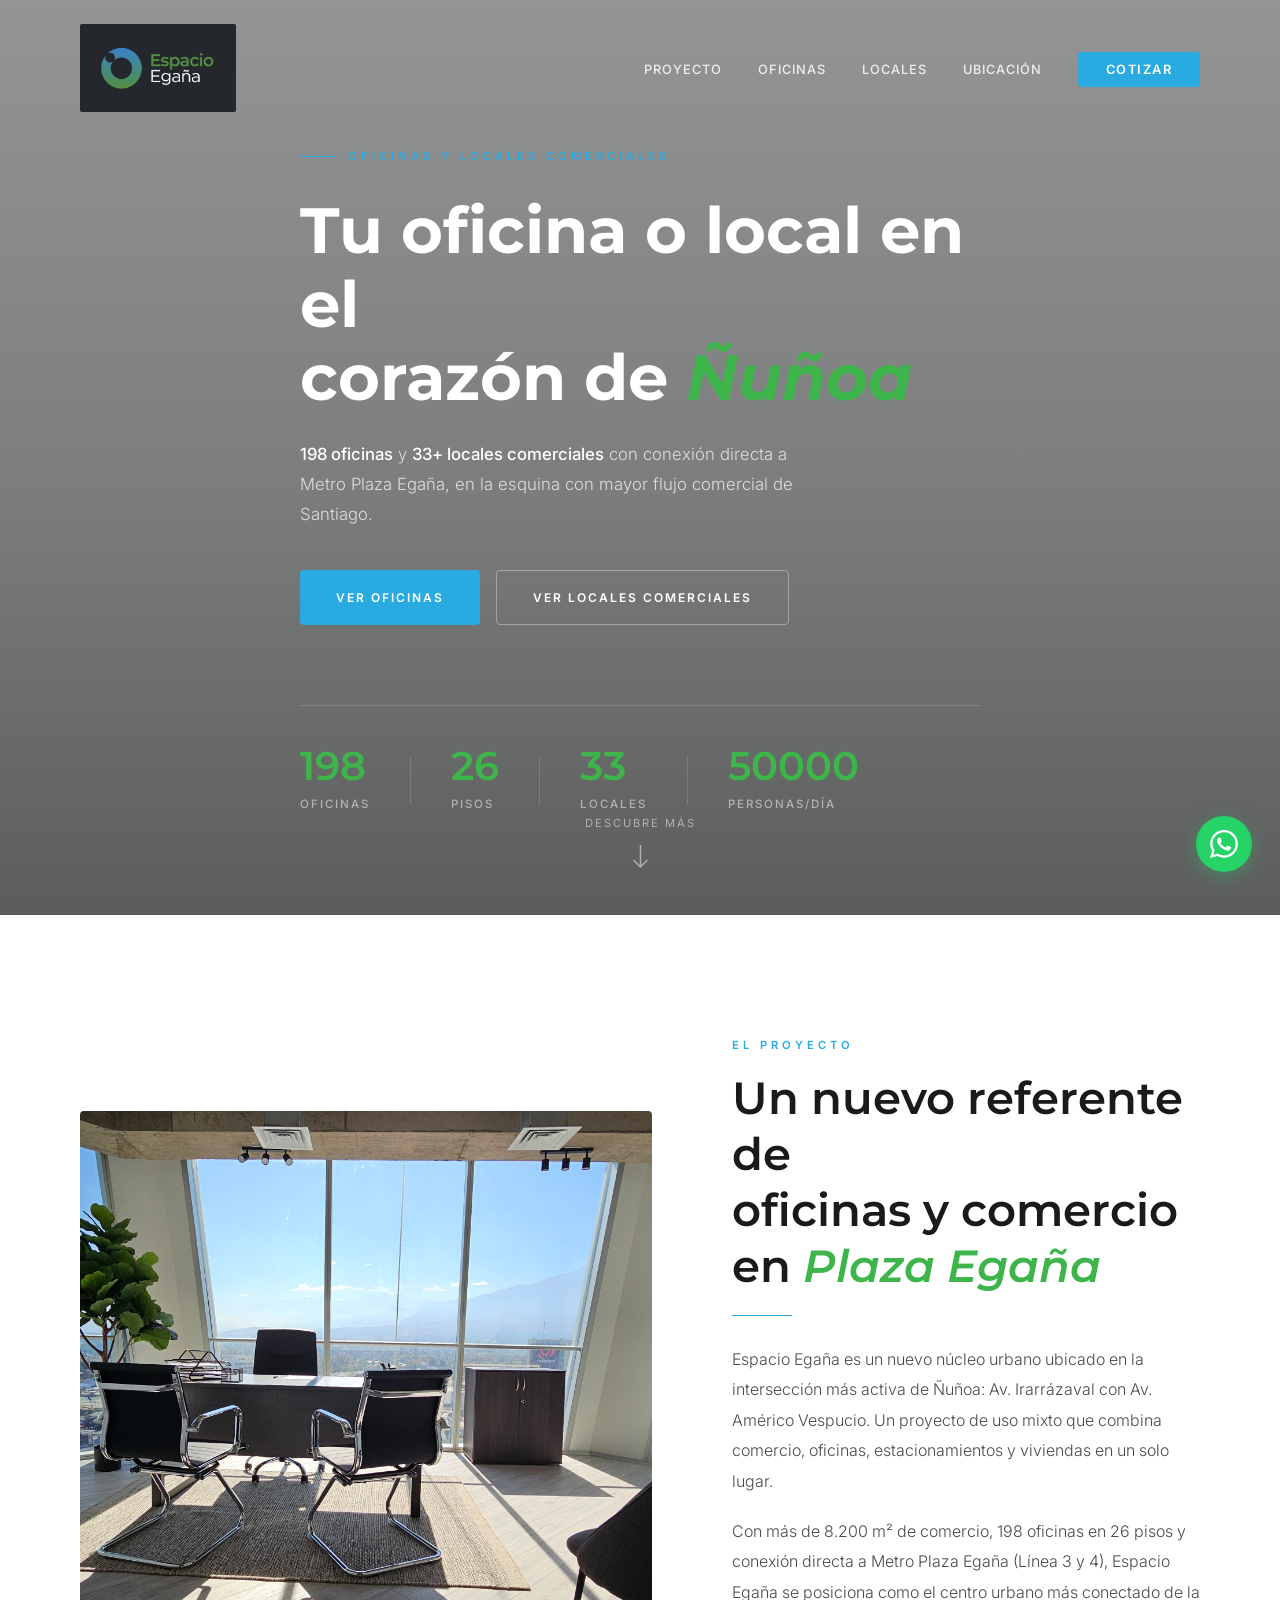
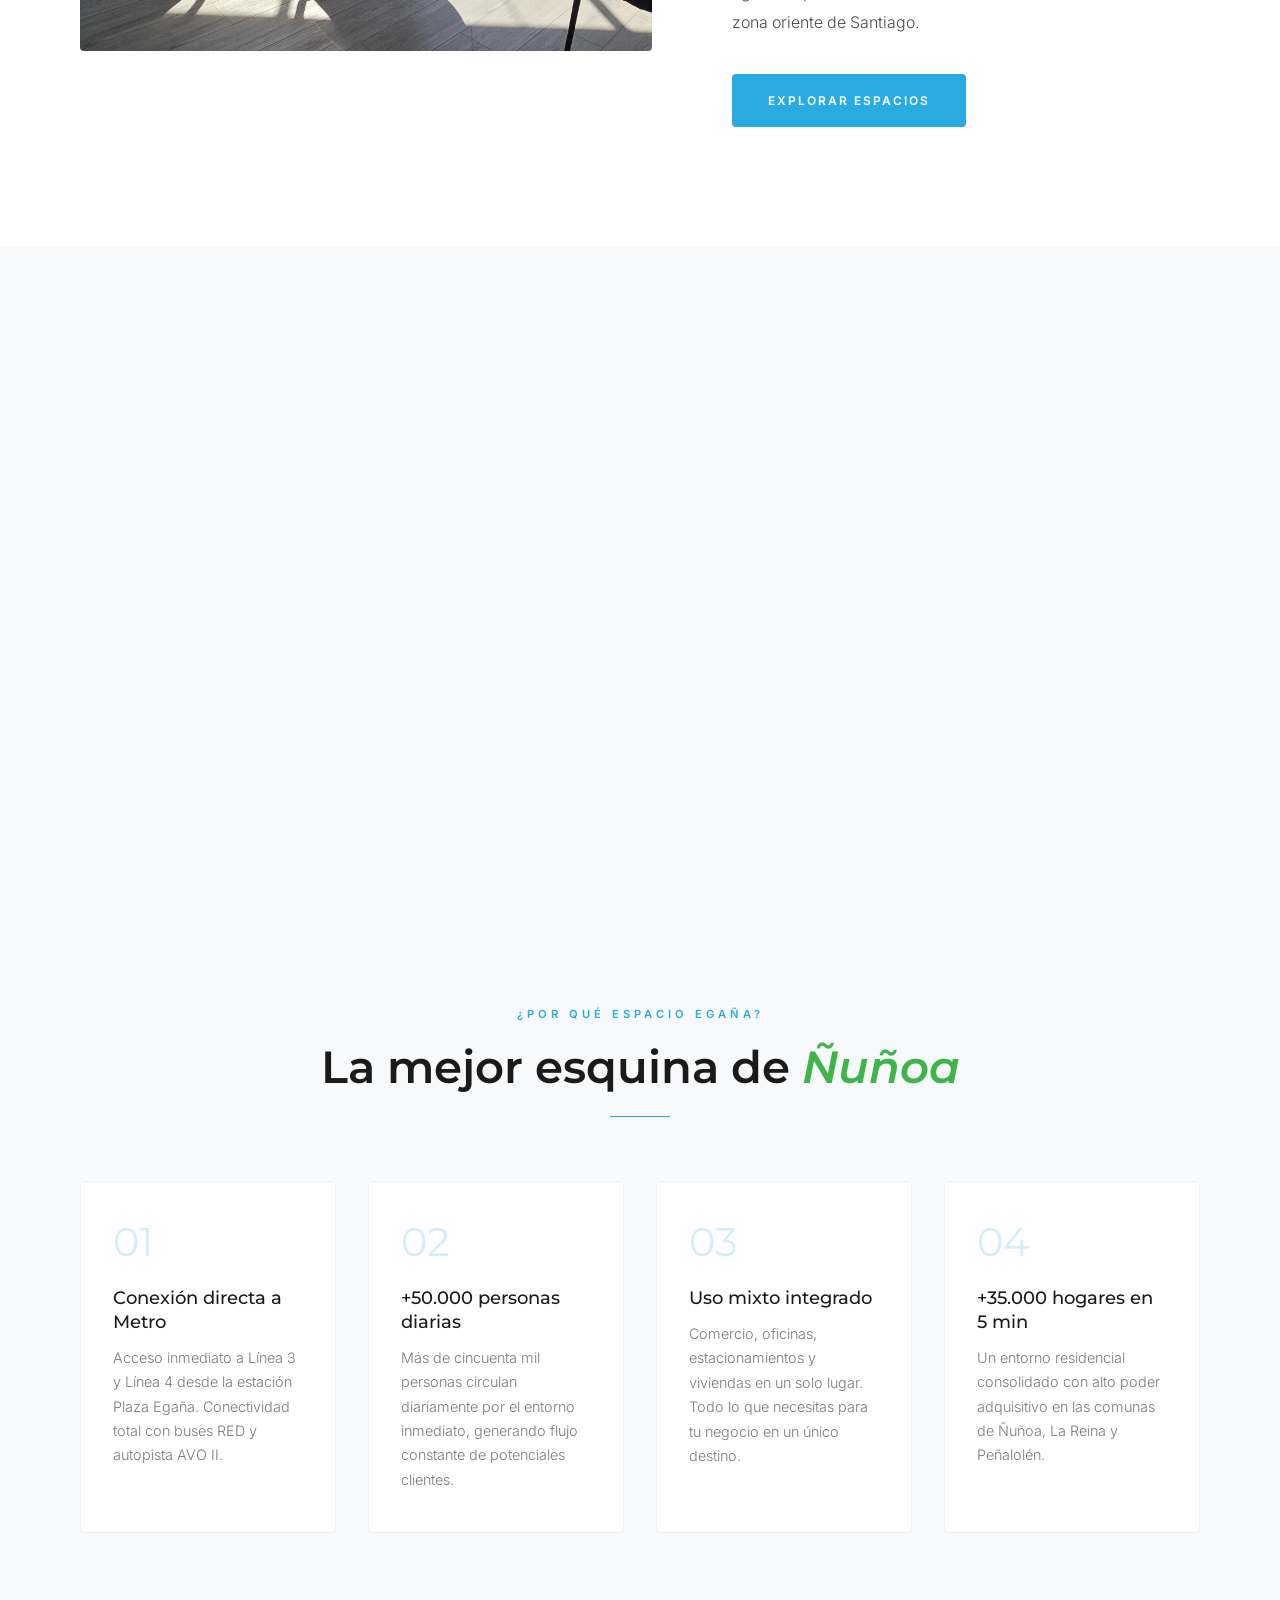
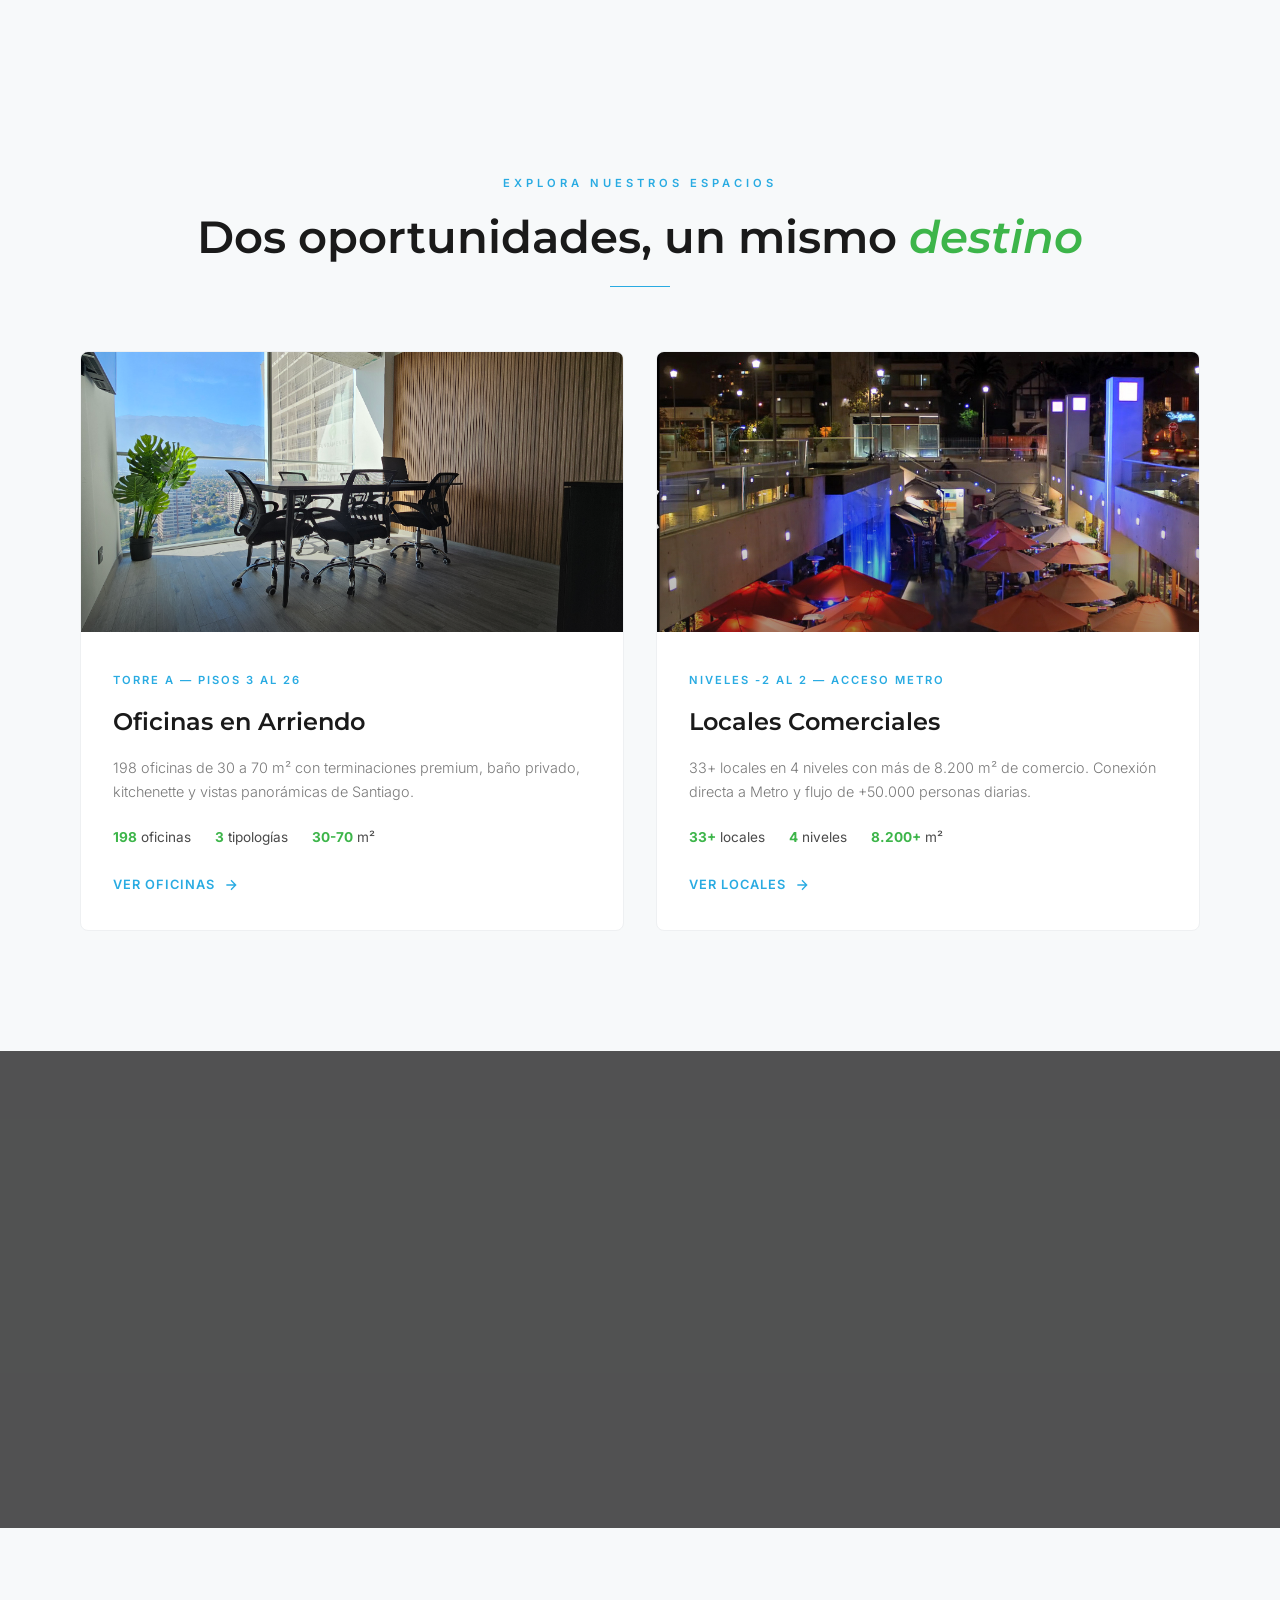
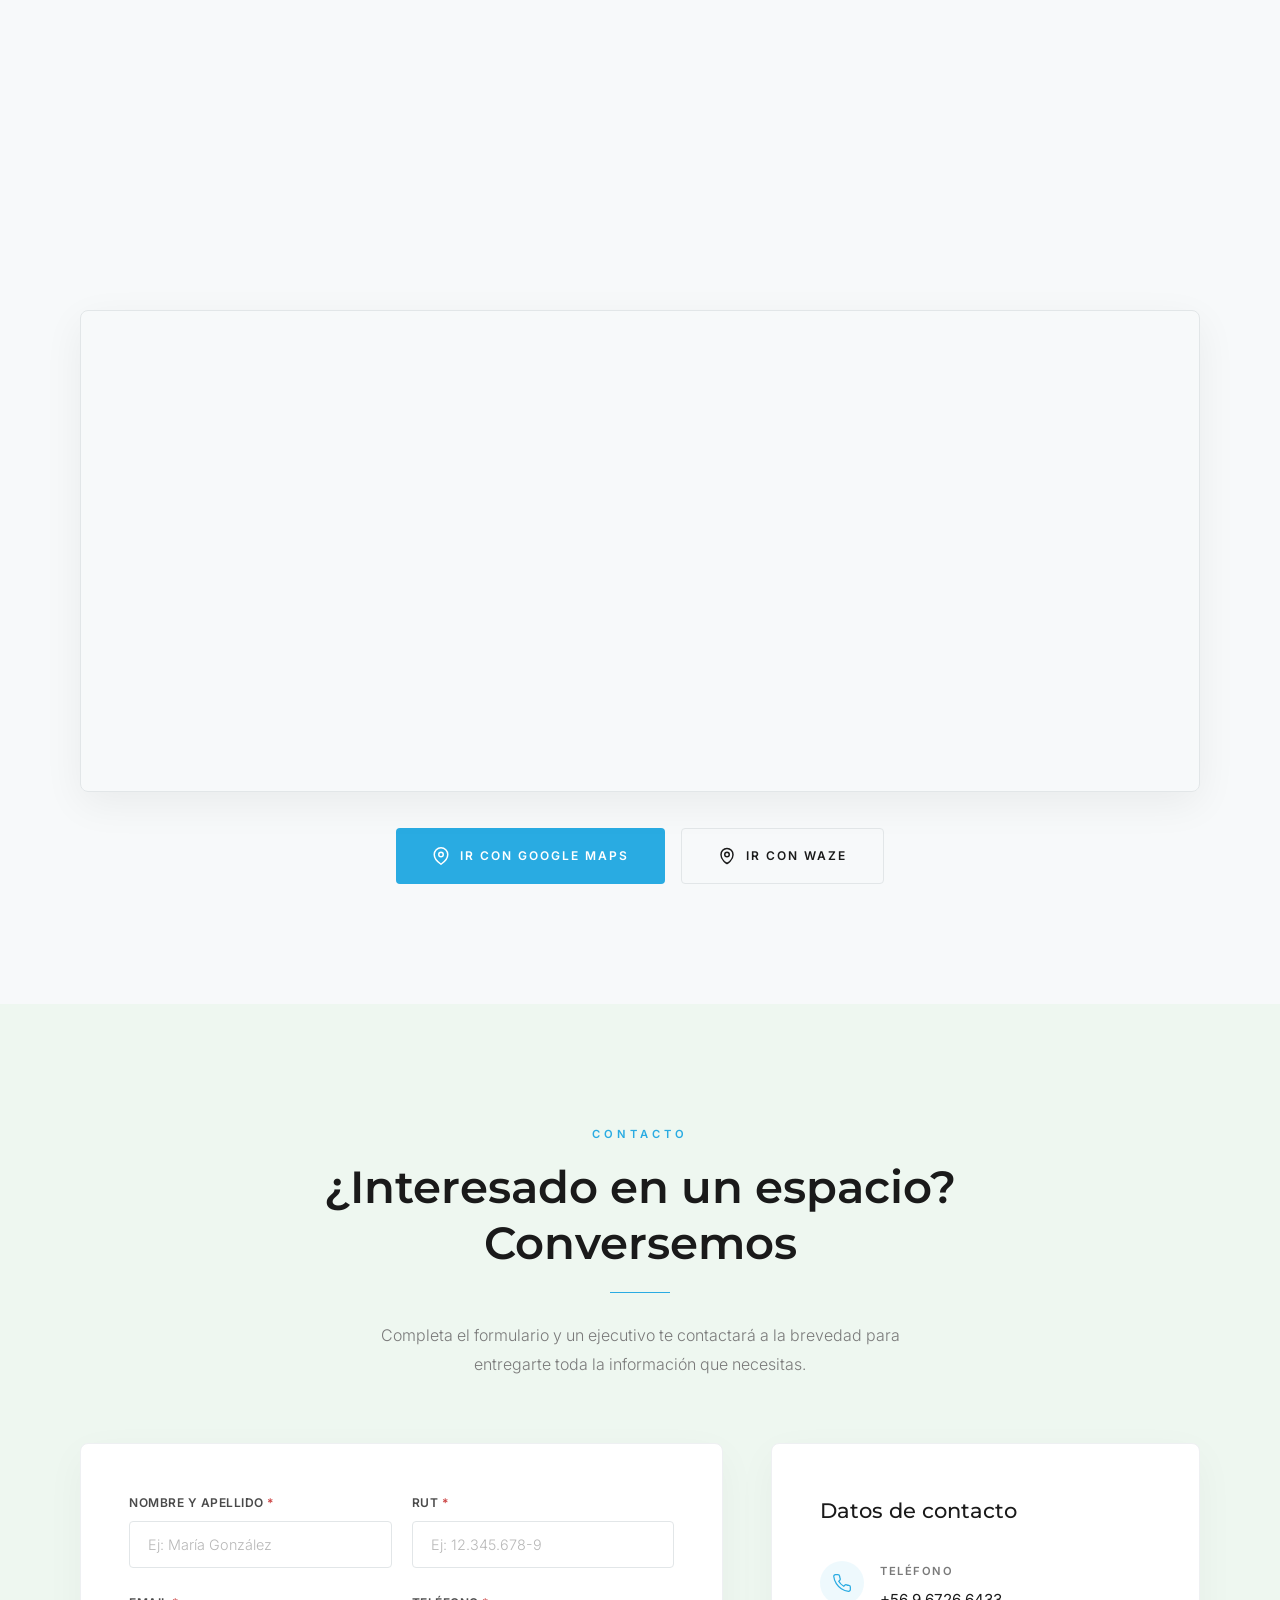
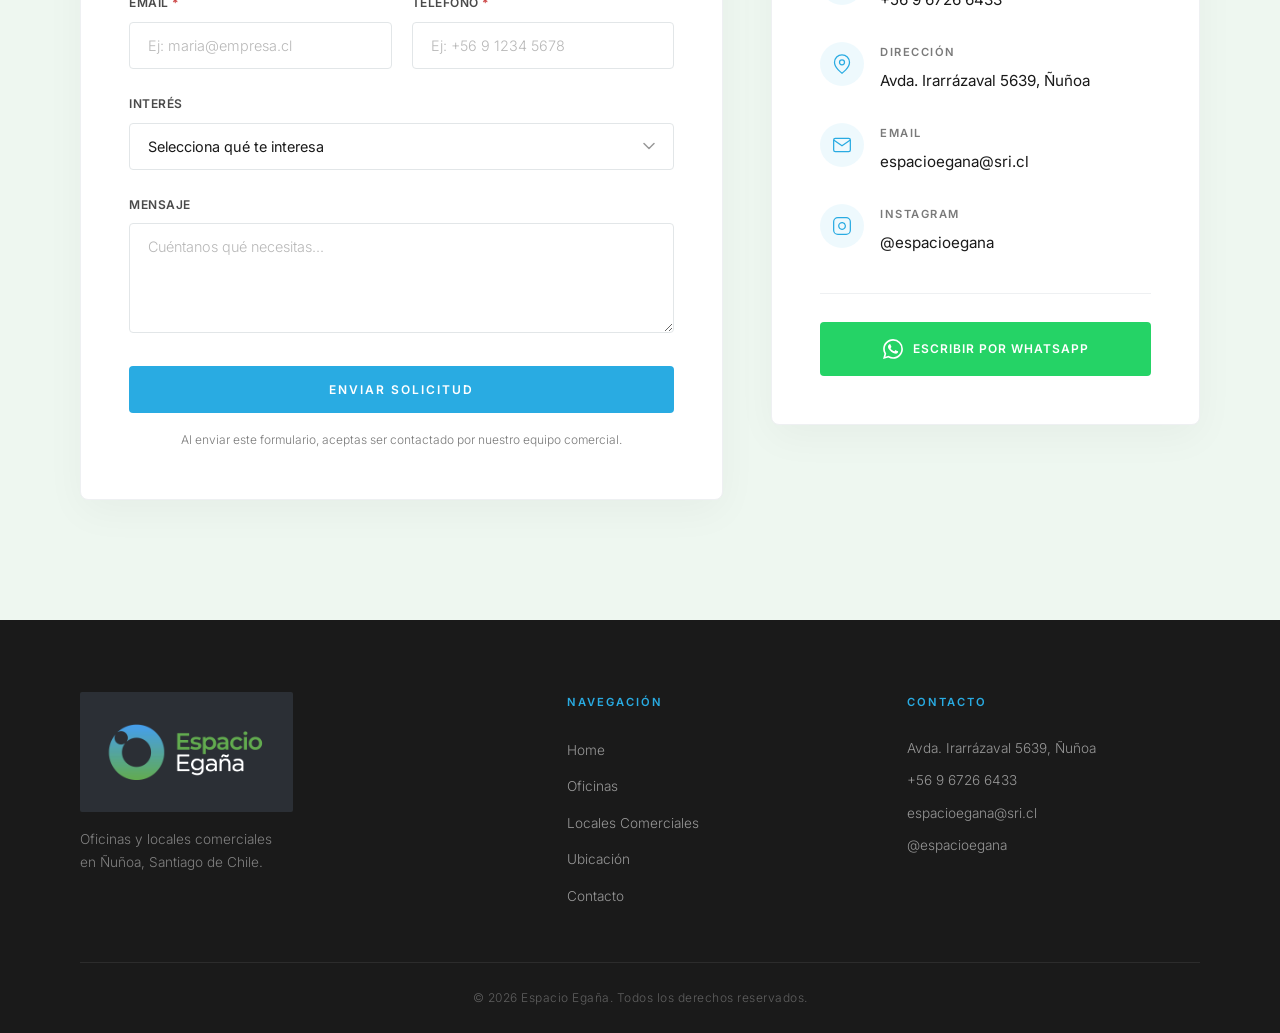
==== landing/index.html @ 74ea8361 "Add files via upload" ====
<!DOCTYPE html>
<html lang="es">
<head>
  <meta charset="UTF-8">
  <meta name="viewport" content="width=device-width, initial-scale=1.0">
  <title>Espacio Egaña — Oficinas y Locales Comerciales en Ñuñoa</title>
  <meta name="description" content="Espacio Egaña: edificio de uso mixto con 198 oficinas y 33+ locales comerciales con conexión directa a Metro Plaza Egaña. Ubicación estratégica en Ñuñoa.">
  <meta name="keywords" content="oficinas arriendo Ñuñoa, locales comerciales Ñuñoa, Espacio Egaña, Metro Plaza Egaña, arriendo oficinas Santiago">
  <meta name="author" content="Espacio Egaña">
  <meta property="og:title" content="Espacio Egaña — Oficinas y Locales Comerciales en Ñuñoa">
  <meta property="og:description" content="198 oficinas y 33+ locales comerciales con conexión directa a Metro Línea 3 y 4. Av. Irarrázaval con Américo Vespucio.">
  <meta property="og:type" content="website">

  <!-- Fonts: Montserrat (fallback Gotham) + Inter -->
  <link rel="preconnect" href="https://fonts.googleapis.com">
  <link rel="preconnect" href="https://fonts.gstatic.com" crossorigin>
  <link href="https://fonts.googleapis.com/css2?family=Montserrat:ital,wght@0,300;0,400;0,500;0,600;0,700;0,800;1,400;1,500&family=Inter:wght@300;400;500;600;700&display=swap" rel="stylesheet">

  <link rel="stylesheet" href="styles.css">
</head>
<body>

  <!-- ============================================ -->
  <!-- NAVBAR -->
  <!-- ============================================ -->
  <nav class="navbar" id="navbar">
    <div class="container navbar__inner">
      <a href="index.html" class="navbar__logo">
        <img src="assets/img/logo-oscuro.jpg" alt="Espacio Egaña" class="navbar__logo-img">
      </a>
      <button class="navbar__toggle" id="navToggle" aria-label="Abrir menú">
        <span></span><span></span><span></span>
      </button>
      <ul class="navbar__menu" id="navMenu">
        <li><a href="#proyecto">Proyecto</a></li>
        <li><a href="oficinas.html">Oficinas</a></li>
        <li><a href="locales.html">Locales</a></li>
        <li><a href="#ubicacion">Ubicación</a></li>
        <li><a href="#contacto" class="navbar__cta">Cotizar</a></li>
      </ul>
    </div>
  </nav>

  <!-- ============================================ -->
  <!-- 1. HERO PRINCIPAL -->
  <!-- ============================================ -->
  <section class="hero" id="hero">
    <div class="hero__overlay"></div>
    <div class="container hero__content">
      <div class="hero__text" data-animate="fade-up">
        <span class="hero__badge">Oficinas y Locales Comerciales</span>
        <h1 class="hero__title">Tu oficina o local en el<br>corazón de <em>Ñuñoa</em></h1>
        <p class="hero__subtitle"><strong>198 oficinas</strong> y <strong>33+ locales comerciales</strong> con conexión directa a Metro Plaza Egaña, en la esquina con mayor flujo comercial de Santiago.</p>
        <div class="hero__actions">
          <a href="oficinas.html" class="btn btn--primary">Ver Oficinas</a>
          <a href="locales.html" class="btn btn--ghost">Ver Locales Comerciales</a>
        </div>
      </div>
      <div class="hero__stats" data-animate="fade-up" data-delay="200">
        <div class="hero__stat">
          <span class="hero__stat-number">198</span>
          <span class="hero__stat-label">Oficinas</span>
        </div>
        <div class="hero__stat-divider"></div>
        <div class="hero__stat">
          <span class="hero__stat-number">26</span>
          <span class="hero__stat-label">Pisos</span>
        </div>
        <div class="hero__stat-divider"></div>
        <div class="hero__stat">
          <span class="hero__stat-number">33</span>
          <span class="hero__stat-label">Locales</span>
        </div>
        <div class="hero__stat-divider"></div>
        <div class="hero__stat">
          <span class="hero__stat-number" data-suffix="+">50000</span>
          <span class="hero__stat-label">Personas/día</span>
        </div>
      </div>
    </div>
    <div class="hero__scroll-indicator">
      <span>Descubre más</span>
      <div class="hero__scroll-arrow">
        <svg width="16" height="24" viewBox="0 0 16 24" fill="none"><path d="M8 0v22M1 15l7 7 7-7" stroke="currentColor" stroke-width="1.5"/></svg>
      </div>
    </div>
  </section>

  <!-- ============================================ -->
  <!-- 2. SOBRE EL PROYECTO -->
  <!-- ============================================ -->
  <section class="section proyecto" id="proyecto">
    <div class="container">
      <div class="proyecto__grid">
        <div class="proyecto__image" data-animate="fade-right">
          <div class="image-wrapper">
            <img src="assets/img/Oficina-principal.jpg" alt="Vista interior de oficina amplia en Espacio Egaña" loading="lazy">
          </div>
        </div>
        <div class="proyecto__text" data-animate="fade-left">
          <span class="section__label">El Proyecto</span>
          <h2 class="section__title">Un nuevo referente de<br>oficinas y comercio en <em>Plaza Egaña</em></h2>
          <div class="section__divider"></div>
          <p>Espacio Egaña es un nuevo núcleo urbano ubicado en la intersección más activa de Ñuñoa: Av. Irarrázaval con Av. Américo Vespucio. Un proyecto de uso mixto que combina comercio, oficinas, estacionamientos y viviendas en un solo lugar.</p>
          <p>Con más de 8.200 m² de comercio, 198 oficinas en 26 pisos y conexión directa a Metro Plaza Egaña (Línea 3 y 4), Espacio Egaña se posiciona como el centro urbano más conectado de la zona oriente de Santiago.</p>
          <a href="#espacios" class="btn btn--primary">Explorar espacios</a>
        </div>
      </div>
    </div>
  </section>

  <!-- ============================================ -->
  <!-- 3. CIFRAS CLAVE -->
  <!-- ============================================ -->
  <section class="section cifras" id="cifras">
    <div class="container">
      <div class="section__header" data-animate="fade-up">
        <span class="section__label section__label--center">Espacio Egaña en números</span>
        <h2 class="section__title section__title--center">Conectividad, flujo y visibilidad<br>en un solo lugar</h2>
        <div class="section__divider section__divider--center"></div>
      </div>
      <div class="cifras__grid" data-animate="fade-up" data-delay="100">
        <div class="cifra-card">
          <span class="cifra-card__number">198</span>
          <span class="cifra-card__label">Oficinas</span>
          <span class="cifra-card__sub">en 26 pisos</span>
        </div>
        <div class="cifra-card">
          <span class="cifra-card__number">33+</span>
          <span class="cifra-card__label">Locales Comerciales</span>
          <span class="cifra-card__sub">en 4 niveles</span>
        </div>
        <div class="cifra-card">
          <span class="cifra-card__number">8.200+</span>
          <span class="cifra-card__label">m² de comercio</span>
          <span class="cifra-card__sub">nuevo polo urbano</span>
        </div>
        <div class="cifra-card">
          <span class="cifra-card__number">50K+</span>
          <span class="cifra-card__label">Personas/día</span>
          <span class="cifra-card__sub">flujo peatonal</span>
        </div>
        <div class="cifra-card">
          <span class="cifra-card__number">549+</span>
          <span class="cifra-card__label">Estacionamientos</span>
          <span class="cifra-card__sub">subterráneos</span>
        </div>
      </div>
    </div>
  </section>

  <!-- ============================================ -->
  <!-- 4. BENEFICIOS / ATRIBUTOS -->
  <!-- ============================================ -->
  <section class="section beneficios" id="beneficios">
    <div class="container">
      <div class="section__header" data-animate="fade-up">
        <span class="section__label section__label--center">¿Por qué Espacio Egaña?</span>
        <h2 class="section__title section__title--center">La mejor esquina de <em>Ñuñoa</em></h2>
        <div class="section__divider section__divider--center"></div>
      </div>
      <div class="beneficios__grid">
        <div class="beneficio-card" data-animate="fade-up" data-delay="0">
          <div class="beneficio-card__number">01</div>
          <h3>Conexión directa a Metro</h3>
          <p>Acceso inmediato a Línea 3 y Línea 4 desde la estación Plaza Egaña. Conectividad total con buses RED y autopista AVO II.</p>
        </div>
        <div class="beneficio-card" data-animate="fade-up" data-delay="100">
          <div class="beneficio-card__number">02</div>
          <h3>+50.000 personas diarias</h3>
          <p>Más de cincuenta mil personas circulan diariamente por el entorno inmediato, generando flujo constante de potenciales clientes.</p>
        </div>
        <div class="beneficio-card" data-animate="fade-up" data-delay="200">
          <div class="beneficio-card__number">03</div>
          <h3>Uso mixto integrado</h3>
          <p>Comercio, oficinas, estacionamientos y viviendas en un solo lugar. Todo lo que necesitas para tu negocio en un único destino.</p>
        </div>
        <div class="beneficio-card" data-animate="fade-up" data-delay="300">
          <div class="beneficio-card__number">04</div>
          <h3>+35.000 hogares en 5 min</h3>
          <p>Un entorno residencial consolidado con alto poder adquisitivo en las comunas de Ñuñoa, La Reina y Peñalolén.</p>
        </div>
      </div>
    </div>
  </section>

  <!-- ============================================ -->
  <!-- 5. EXPLORA NUESTROS ESPACIOS -->
  <!-- ============================================ -->
  <section class="section espacios" id="espacios">
    <div class="container">
      <div class="section__header" data-animate="fade-up">
        <span class="section__label section__label--center">Explora nuestros espacios</span>
        <h2 class="section__title section__title--center">Dos oportunidades, un mismo <em>destino</em></h2>
        <div class="section__divider section__divider--center"></div>
      </div>
      <div class="espacios__grid">
        <!-- Card Oficinas -->
        <a href="oficinas.html" class="espacio-card" data-animate="fade-right">
          <div class="espacio-card__image">
            <img src="assets/img/Oficina-segundaria.jpg" alt="Oficinas en Espacio Egaña" loading="lazy">
            <div class="espacio-card__overlay"></div>
          </div>
          <div class="espacio-card__content">
            <span class="espacio-card__badge">Torre A — Pisos 3 al 26</span>
            <h3 class="espacio-card__title">Oficinas en Arriendo</h3>
            <p class="espacio-card__desc">198 oficinas de 30 a 70 m² con terminaciones premium, baño privado, kitchenette y vistas panorámicas de Santiago.</p>
            <div class="espacio-card__stats">
              <span><strong>198</strong> oficinas</span>
              <span><strong>3</strong> tipologías</span>
              <span><strong>30-70</strong> m²</span>
            </div>
            <span class="espacio-card__cta">Ver oficinas <svg width="16" height="16" viewBox="0 0 24 24" fill="none" stroke="currentColor" stroke-width="2"><path d="M5 12h14M12 5l7 7-7 7"/></svg></span>
          </div>
        </a>
        <!-- Card Locales -->
        <a href="locales.html" class="espacio-card" data-animate="fade-left">
          <div class="espacio-card__image">
            <img src="assets/img/locales-comerciales.jpg" alt="Locales Comerciales en Espacio Egaña" loading="lazy">
            <div class="espacio-card__overlay"></div>
          </div>
          <div class="espacio-card__content">
            <span class="espacio-card__badge">Niveles -2 al 2 — Acceso Metro</span>
            <h3 class="espacio-card__title">Locales Comerciales</h3>
            <p class="espacio-card__desc">33+ locales en 4 niveles con más de 8.200 m² de comercio. Conexión directa a Metro y flujo de +50.000 personas diarias.</p>
            <div class="espacio-card__stats">
              <span><strong>33+</strong> locales</span>
              <span><strong>4</strong> niveles</span>
              <span><strong>8.200+</strong> m²</span>
            </div>
            <span class="espacio-card__cta">Ver locales <svg width="16" height="16" viewBox="0 0 24 24" fill="none" stroke="currentColor" stroke-width="2"><path d="M5 12h14M12 5l7 7-7 7"/></svg></span>
          </div>
        </a>
      </div>
    </div>
  </section>

  <!-- ============================================ -->
  <!-- PARALLAX DIVIDER -->
  <!-- ============================================ -->
  <section class="parallax-divider">
    <div class="parallax-divider__overlay"></div>
    <div class="container parallax-divider__content" data-animate="fade-up">
      <h2>Ubicación estratégica en el<br>epicentro de <em>Ñuñoa</em></h2>
      <p>Donde convergen las principales arterias viales de Santiago con el transporte público más importante de la ciudad.</p>
    </div>
  </section>

  <!-- ============================================ -->
  <!-- 6. UBICACIÓN -->
  <!-- ============================================ -->
  <section class="section ubicacion" id="ubicacion">
    <div class="container">
      <div class="section__header" data-animate="fade-up">
        <span class="section__label section__label--center">Ubicación</span>
        <h2 class="section__title section__title--center">Av. Irarrázaval 5639, Ñuñoa</h2>
        <div class="section__divider section__divider--center"></div>
        <p class="ubicacion__intro">Esquina con Av. Américo Vespucio, a pasos de Metro Plaza Egaña. Conectado directamente al Metro (L3 y L4), buses RED y autopista AVO II.</p>
      </div>

      <div class="ubicacion__map-wrapper" data-animate="fade-up">
        <iframe
          src="https://www.google.com/maps/embed?pb=!1m18!1m12!1m3!1d3329.1!2d-70.5726!3d-33.4536!2m3!1f0!2f0!3f0!3m2!1i1024!2i768!4f13.1!3m3!1m2!1s0x9662cf47c0000001%3A0x1!2sAv.+Irarr%C3%A1zaval+5639%2C+%C3%91u%C3%B1oa!5e0!3m2!1ses!2scl!4v1"
          width="100%"
          height="480"
          style="border:0;"
          allowfullscreen=""
          loading="lazy"
          referrerpolicy="no-referrer-when-downgrade"
          title="Ubicación de Espacio Egaña en el mapa">
        </iframe>
      </div>

      <div class="ubicacion__buttons">
        <a href="https://www.google.com/maps/dir/?api=1&destination=-33.4536,-70.5726" target="_blank" rel="noopener" class="btn btn--primary">
          <svg width="18" height="18" viewBox="0 0 24 24" fill="none" stroke="currentColor" stroke-width="2"><path d="M21 10c0 7-9 13-9 13s-9-6-9-13a9 9 0 0 1 18 0z"/><circle cx="12" cy="10" r="3"/></svg>
          Ir con Google Maps
        </a>
        <a href="https://waze.com/ul?ll=-33.4536,-70.5726&navigate=yes" target="_blank" rel="noopener" class="btn btn--outline">
          <svg width="18" height="18" viewBox="0 0 24 24" fill="none" stroke="currentColor" stroke-width="2"><path d="M12 22s-8-4.5-8-11.8A8 8 0 0 1 12 2a8 8 0 0 1 8 8.2c0 7.3-8 11.8-8 11.8z"/><circle cx="12" cy="10" r="3"/></svg>
          Ir con Waze
        </a>
      </div>
    </div>
  </section>

  <!-- ============================================ -->
  <!-- 7. FORMULARIO DE CONTACTO -->
  <!-- ============================================ -->
  <section class="section contacto" id="contacto">
    <div class="container">
      <div class="section__header" data-animate="fade-up">
        <span class="section__label section__label--center">Contacto</span>
        <h2 class="section__title section__title--center">¿Interesado en un espacio?<br>Conversemos</h2>
        <div class="section__divider section__divider--center"></div>
        <p class="contacto__intro">Completa el formulario y un ejecutivo te contactará a la brevedad para entregarte toda la información que necesitas.</p>
      </div>

      <div class="contacto__grid">
        <!-- Formulario -->
        <div class="contacto__form-wrapper" data-animate="fade-right">
          <form id="contactForm" action="https://formspree.io/f/TU_ENDPOINT_AQUI" method="POST" class="contacto__form" novalidate>
            <div class="form-row">
              <div class="form-group">
                <label for="nombre">Nombre y apellido <span class="required">*</span></label>
                <input type="text" id="nombre" name="nombre" placeholder="Ej: María González" required>
                <span class="form-error">Por favor ingresa tu nombre</span>
              </div>
              <div class="form-group">
                <label for="rut">RUT <span class="required">*</span></label>
                <input type="text" id="rut" name="rut" placeholder="Ej: 12.345.678-9" required>
                <span class="form-error">Por favor ingresa un RUT válido</span>
              </div>
            </div>
            <div class="form-row">
              <div class="form-group">
                <label for="email">Email <span class="required">*</span></label>
                <input type="email" id="email" name="email" placeholder="Ej: maria@empresa.cl" required>
                <span class="form-error">Por favor ingresa un email válido</span>
              </div>
              <div class="form-group">
                <label for="telefono">Teléfono <span class="required">*</span></label>
                <input type="tel" id="telefono" name="telefono" placeholder="Ej: +56 9 1234 5678" required>
                <span class="form-error">Por favor ingresa tu teléfono</span>
              </div>
            </div>
            <div class="form-group">
              <label for="interes">Interés</label>
              <select id="interes" name="interes">
                <option value="">Selecciona qué te interesa</option>
                <option value="Oficinas">Arriendo de oficina</option>
                <option value="Locales">Arriendo de local comercial</option>
                <option value="Estacionamientos">Estacionamientos</option>
                <option value="Otro">Otro</option>
              </select>
            </div>
            <div class="form-group">
              <label for="mensaje">Mensaje</label>
              <textarea id="mensaje" name="mensaje" rows="4" placeholder="Cuéntanos qué necesitas..."></textarea>
            </div>
            <button type="submit" class="btn btn--primary btn--full" id="submitBtn">Enviar solicitud</button>
            <p class="form-disclaimer">Al enviar este formulario, aceptas ser contactado por nuestro equipo comercial.</p>
          </form>

          <div class="contacto__success" id="formSuccess">
            <svg width="56" height="56" viewBox="0 0 24 24" fill="none" stroke="currentColor" stroke-width="1.5"><path d="M22 11.08V12a10 10 0 1 1-5.93-9.14"/><polyline points="22 4 12 14.01 9 11.01"/></svg>
            <h3>Mensaje enviado</h3>
            <p>Gracias por tu interés. Un ejecutivo te contactará pronto.</p>
          </div>
        </div>

        <!-- Datos de contacto -->
        <div class="contacto__info" data-animate="fade-left">
          <h3>Datos de contacto</h3>
          <div class="contacto__info-item">
            <div class="contacto__info-icon">
              <svg width="20" height="20" viewBox="0 0 24 24" fill="none" stroke="currentColor" stroke-width="1.5"><path d="M22 16.92v3a2 2 0 0 1-2.18 2 19.79 19.79 0 0 1-8.63-3.07 19.5 19.5 0 0 1-6-6 19.79 19.79 0 0 1-3.07-8.67A2 2 0 0 1 4.11 2h3a2 2 0 0 1 2 1.72c.127.96.361 1.903.7 2.81a2 2 0 0 1-.45 2.11L8.09 9.91a16 16 0 0 0 6 6l1.27-1.27a2 2 0 0 1 2.11-.45c.907.339 1.85.573 2.81.7A2 2 0 0 1 22 16.92z"/></svg>
            </div>
            <div>
              <strong>Teléfono</strong>
              <a href="tel:+56967266433">+56 9 6726 6433</a>
            </div>
          </div>
          <div class="contacto__info-item">
            <div class="contacto__info-icon">
              <svg width="20" height="20" viewBox="0 0 24 24" fill="none" stroke="currentColor" stroke-width="1.5"><path d="M21 10c0 7-9 13-9 13s-9-6-9-13a9 9 0 0 1 18 0z"/><circle cx="12" cy="10" r="3"/></svg>
            </div>
            <div>
              <strong>Dirección</strong>
              <span>Avda. Irarrázaval 5639, Ñuñoa</span>
            </div>
          </div>
          <div class="contacto__info-item">
            <div class="contacto__info-icon">
              <svg width="20" height="20" viewBox="0 0 24 24" fill="none" stroke="currentColor" stroke-width="1.5"><path d="M4 4h16c1.1 0 2 .9 2 2v12c0 1.1-.9 2-2 2H4c-1.1 0-2-.9-2-2V6c0-1.1.9-2 2-2z"/><polyline points="22,6 12,13 2,6"/></svg>
            </div>
            <div>
              <strong>Email</strong>
              <a href="mailto:espacioegana@sri.cl">espacioegana@sri.cl</a>
            </div>
          </div>
          <div class="contacto__info-item">
            <div class="contacto__info-icon">
              <svg width="20" height="20" viewBox="0 0 24 24" fill="none" stroke="currentColor" stroke-width="1.5"><rect x="2" y="2" width="20" height="20" rx="5" ry="5"/><path d="M16 11.37A4 4 0 1 1 12.63 8 4 4 0 0 1 16 11.37z"/><line x1="17.5" y1="6.5" x2="17.51" y2="6.5"/></svg>
            </div>
            <div>
              <strong>Instagram</strong>
              <a href="https://www.instagram.com/espacioegana" target="_blank" rel="noopener">@espacioegana</a>
            </div>
          </div>
          <div class="contacto__info-whatsapp">
            <a href="https://wa.me/56967266433?text=Hola%2C%20me%20interesa%20información%20sobre%20Espacio%20Egaña" target="_blank" rel="noopener" class="btn btn--whatsapp">
              <svg width="20" height="20" viewBox="0 0 24 24" fill="currentColor"><path d="M17.472 14.382c-.297-.149-1.758-.867-2.03-.967-.273-.099-.471-.148-.67.15-.197.297-.767.966-.94 1.164-.173.199-.347.223-.644.075-.297-.15-1.255-.463-2.39-1.475-.883-.788-1.48-1.761-1.653-2.059-.173-.297-.018-.458.13-.606.134-.133.298-.347.446-.52.149-.174.198-.298.298-.497.099-.198.05-.371-.025-.52-.075-.149-.669-1.612-.916-2.207-.242-.579-.487-.5-.669-.51-.173-.008-.371-.01-.57-.01-.198 0-.52.074-.792.372-.272.297-1.04 1.016-1.04 2.479 0 1.462 1.065 2.875 1.213 3.074.149.198 2.096 3.2 5.077 4.487.709.306 1.262.489 1.694.625.712.227 1.36.195 1.871.118.571-.085 1.758-.719 2.006-1.413.248-.694.248-1.289.173-1.413-.074-.124-.272-.198-.57-.347m-5.421 7.403h-.004a9.87 9.87 0 01-5.031-1.378l-.361-.214-3.741.982.998-3.648-.235-.374a9.86 9.86 0 01-1.51-5.26c.001-5.45 4.436-9.884 9.888-9.884 2.64 0 5.122 1.03 6.988 2.898a9.825 9.825 0 012.893 6.994c-.003 5.45-4.437 9.884-9.885 9.884m8.413-18.297A11.815 11.815 0 0012.05 0C5.495 0 .16 5.335.157 11.892c0 2.096.547 4.142 1.588 5.945L.057 24l6.305-1.654a11.882 11.882 0 005.683 1.448h.005c6.554 0 11.89-5.335 11.893-11.893a11.821 11.821 0 00-3.48-8.413z"/></svg>
              Escribir por WhatsApp
            </a>
          </div>
        </div>
      </div>
    </div>
  </section>

  <!-- ============================================ -->
  <!-- FOOTER -->
  <!-- ============================================ -->
  <footer class="footer">
    <div class="container">
      <div class="footer__inner">
        <div class="footer__brand">
          <img src="assets/img/logo-oscuro.jpg" alt="Espacio Egaña" class="footer__logo-img">
          <p>Oficinas y locales comerciales<br>en Ñuñoa, Santiago de Chile.</p>
        </div>
        <div class="footer__nav">
          <h4>Navegación</h4>
          <a href="index.html">Home</a>
          <a href="oficinas.html">Oficinas</a>
          <a href="locales.html">Locales Comerciales</a>
          <a href="#ubicacion">Ubicación</a>
          <a href="#contacto">Contacto</a>
        </div>
        <div class="footer__contact">
          <h4>Contacto</h4>
          <span>Avda. Irarrázaval 5639, Ñuñoa</span>
          <a href="tel:+56967266433">+56 9 6726 6433</a>
          <a href="mailto:espacioegana@sri.cl">espacioegana@sri.cl</a>
          <a href="https://www.instagram.com/espacioegana" target="_blank" rel="noopener">@espacioegana</a>
        </div>
      </div>
      <div class="footer__bottom">
        <p>&copy; 2026 Espacio Egaña. Todos los derechos reservados.</p>
      </div>
    </div>
  </footer>

  <!-- Botón flotante WhatsApp -->
  <a href="https://wa.me/56967266433?text=Hola%2C%20me%20interesa%20información%20sobre%20Espacio%20Egaña" target="_blank" rel="noopener" class="whatsapp-float" aria-label="Contactar por WhatsApp">
    <svg width="28" height="28" viewBox="0 0 24 24" fill="#fff"><path d="M17.472 14.382c-.297-.149-1.758-.867-2.03-.967-.273-.099-.471-.148-.67.15-.197.297-.767.966-.94 1.164-.173.199-.347.223-.644.075-.297-.15-1.255-.463-2.39-1.475-.883-.788-1.48-1.761-1.653-2.059-.173-.297-.018-.458.13-.606.134-.133.298-.347.446-.52.149-.174.198-.298.298-.497.099-.198.05-.371-.025-.52-.075-.149-.669-1.612-.916-2.207-.242-.579-.487-.5-.669-.51-.173-.008-.371-.01-.57-.01-.198 0-.52.074-.792.372-.272.297-1.04 1.016-1.04 2.479 0 1.462 1.065 2.875 1.213 3.074.149.198 2.096 3.2 5.077 4.487.709.306 1.262.489 1.694.625.712.227 1.36.195 1.871.118.571-.085 1.758-.719 2.006-1.413.248-.694.248-1.289.173-1.413-.074-.124-.272-.198-.57-.347m-5.421 7.403h-.004a9.87 9.87 0 01-5.031-1.378l-.361-.214-3.741.982.998-3.648-.235-.374a9.86 9.86 0 01-1.51-5.26c.001-5.45 4.436-9.884 9.888-9.884 2.64 0 5.122 1.03 6.988 2.898a9.825 9.825 0 012.893 6.994c-.003 5.45-4.437 9.884-9.885 9.884m8.413-18.297A11.815 11.815 0 0012.05 0C5.495 0 .16 5.335.157 11.892c0 2.096.547 4.142 1.588 5.945L.057 24l6.305-1.654a11.882 11.882 0 005.683 1.448h.005c6.554 0 11.89-5.335 11.893-11.893a11.821 11.821 0 00-3.48-8.413z"/></svg>
  </a>

  <script src="script.js"></script>
</body>
</html>
---- landing/styles.css ----
/* ============================================
   ESPACIO EGAÑA — Premium Landing Page
   ============================================
   Paleta: Colores institucionales Espacio Egaña
   Celeste #29ABE2 | Verde #3DB54A | Gris #939597
   Tipografía: Gotham (fallback: Montserrat) + Inter
   ============================================ */

/* --- CSS Variables --- */
:root {
  --color-bg: #f7f9fa;
  --color-bg-alt: #ffffff;
  --color-bg-warm: #eef7f0;
  --color-bg-dark: #1a1a1a;
  --color-accent: #29ABE2;
  --color-accent-hover: #1d8fbf;
  --color-accent-light: rgba(41, 171, 226, 0.08);
  --color-green: #3DB54A;
  --color-green-hover: #2f9a3b;
  --color-green-light: rgba(61, 181, 74, 0.08);
  --color-gray: #939597;
  --color-gray-dark: #6E7072;
  --color-gray-light: #B3B4B5;
  --color-text: #4a4a4a;
  --color-text-light: #7a7a7a;
  --color-text-heading: #1a1a1a;
  --color-border: #e2e6e8;
  --color-border-light: #eef0f2;
  --color-input-bg: #ffffff;
  --color-whatsapp: #25D366;
  --font-heading: 'Gotham', 'Montserrat', -apple-system, sans-serif;
  --font-body: 'Inter', -apple-system, sans-serif;
  --max-width: 1200px;
  --radius: 4px;
  --radius-lg: 8px;
  --transition: 0.4s cubic-bezier(0.25, 0.46, 0.45, 0.94);
  --transition-slow: 0.8s cubic-bezier(0.25, 0.46, 0.45, 0.94);
}

/* --- Reset & Base --- */
*, *::before, *::after {
  margin: 0;
  padding: 0;
  box-sizing: border-box;
}

html {
  scroll-behavior: smooth;
  scroll-padding-top: 90px;
}

body {
  font-family: var(--font-body);
  background-color: var(--color-bg);
  color: var(--color-text);
  line-height: 1.8;
  font-size: 16px;
  -webkit-font-smoothing: antialiased;
  -moz-osx-font-smoothing: grayscale;
}

img {
  max-width: 100%;
  height: auto;
  display: block;
}

a {
  color: var(--color-accent);
  text-decoration: none;
  transition: color var(--transition);
}

a:hover {
  color: var(--color-accent-hover);
}

::selection {
  background: var(--color-accent);
  color: #fff;
}

/* --- Utilities --- */
.container {
  max-width: var(--max-width);
  margin: 0 auto;
  padding: 0 40px;
}

.section {
  padding: 120px 0;
}

.section__header {
  margin-bottom: 64px;
}

.section__label {
  display: block;
  font-family: var(--font-body);
  font-size: 0.7rem;
  font-weight: 600;
  letter-spacing: 4px;
  text-transform: uppercase;
  color: var(--color-accent);
  margin-bottom: 16px;
}

.section__label--center {
  text-align: center;
}

.section__title {
  font-family: var(--font-heading);
  font-size: clamp(1.8rem, 3.5vw, 2.8rem);
  font-weight: 600;
  color: var(--color-text-heading);
  line-height: 1.25;
  margin-bottom: 20px;
}

.section__title em {
  font-style: italic;
  color: var(--color-green);
}

.section__title--center {
  text-align: center;
}

.section__divider {
  width: 60px;
  height: 1px;
  background: var(--color-accent);
  margin-bottom: 28px;
}

.section__divider--center {
  margin-left: auto;
  margin-right: auto;
}

.required {
  color: #c44;
}

/* --- Image wrapper with zoom effect --- */
.image-wrapper {
  overflow: hidden;
  border-radius: var(--radius);
}

.image-wrapper img {
  transition: transform 1.2s cubic-bezier(0.25, 0.46, 0.45, 0.94);
}

.image-wrapper:hover img {
  transform: scale(1.05);
}

/* --- Scroll animations --- */
[data-animate] {
  opacity: 0;
  transform: translateY(40px);
  transition: opacity 0.8s cubic-bezier(0.25, 0.46, 0.45, 0.94),
              transform 0.8s cubic-bezier(0.25, 0.46, 0.45, 0.94);
}

[data-animate="fade-right"] {
  transform: translateX(-40px);
}

[data-animate="fade-left"] {
  transform: translateX(40px);
}

[data-animate].is-visible {
  opacity: 1;
  transform: translate(0, 0);
}

/* ============================================
   NAVBAR
   ============================================ */
.navbar {
  position: fixed;
  top: 0;
  left: 0;
  right: 0;
  z-index: 1000;
  padding: 24px 0;
  transition: all var(--transition);
}

.navbar--scrolled {
  background: rgba(250, 249, 247, 0.97);
  backdrop-filter: blur(20px);
  padding: 14px 0;
  box-shadow: 0 1px 0 var(--color-border);
}

.navbar--scrolled .navbar__menu a {
  color: var(--color-text);
}

.navbar--scrolled .navbar__menu a:hover {
  color: var(--color-accent);
}

.navbar__inner {
  display: flex;
  align-items: center;
  justify-content: space-between;
}

.navbar__logo-img {
  height: 88px;
  width: auto;
  display: block;
  border-radius: 2px;
}

.navbar__menu {
  display: flex;
  align-items: center;
  list-style: none;
  gap: 36px;
}

.navbar__menu a {
  font-size: 0.8rem;
  font-weight: 500;
  color: rgba(255, 255, 255, 0.85);
  letter-spacing: 1px;
  text-transform: uppercase;
  transition: color var(--transition);
}

.navbar__menu a:hover {
  color: #fff;
}

.navbar__cta {
  background: var(--color-accent) !important;
  color: #fff !important;
  padding: 10px 28px !important;
  border-radius: var(--radius) !important;
  font-weight: 600 !important;
  letter-spacing: 1.5px !important;
  transition: background var(--transition), transform var(--transition) !important;
}

.navbar__cta:hover {
  background: var(--color-accent-hover) !important;
  color: #fff !important;
  transform: translateY(-1px);
}

.navbar__toggle {
  display: none;
  flex-direction: column;
  gap: 6px;
  background: none;
  border: none;
  cursor: pointer;
  padding: 4px;
}

.navbar__toggle span {
  width: 24px;
  height: 1.5px;
  background: #fff;
  border-radius: 2px;
  transition: var(--transition);
}

.navbar--scrolled .navbar__toggle span {
  background: var(--color-text-heading);
}

/* ============================================
   HERO
   ============================================ */
.hero {
  position: relative;
  min-height: 100vh;
  display: flex;
  align-items: center;
  background: url('assets/img/hero-principal.png') center center / cover no-repeat;
  overflow: hidden;
}

.hero__overlay {
  position: absolute;
  inset: 0;
  background: linear-gradient(
    180deg,
    rgba(26, 26, 26, 0.45) 0%,
    rgba(26, 26, 26, 0.55) 50%,
    rgba(26, 26, 26, 0.7) 100%
  );
}

.hero__content {
  position: relative;
  z-index: 2;
  padding-top: 140px;
  padding-bottom: 100px;
}

.hero__text {
  max-width: 680px;
}

.hero__badge {
  display: inline-block;
  font-family: var(--font-body);
  font-size: 0.7rem;
  font-weight: 600;
  letter-spacing: 4px;
  text-transform: uppercase;
  color: var(--color-accent);
  margin-bottom: 28px;
  position: relative;
  padding-left: 48px;
}

.hero__badge::before {
  content: '';
  position: absolute;
  left: 0;
  top: 50%;
  width: 36px;
  height: 1px;
  background: var(--color-accent);
}

.hero__title {
  font-family: var(--font-heading);
  font-size: clamp(2.5rem, 5vw, 4rem);
  font-weight: 700;
  color: #fff;
  line-height: 1.15;
  margin-bottom: 24px;
}

.hero__title em {
  font-style: italic;
  color: var(--color-green);
}

.hero__subtitle {
  font-size: 1.05rem;
  font-weight: 300;
  color: rgba(255, 255, 255, 0.75);
  line-height: 1.8;
  margin-bottom: 40px;
  max-width: 520px;
}

.hero__subtitle strong {
  color: #fff;
  font-weight: 500;
}

.hero__actions {
  display: flex;
  gap: 16px;
  flex-wrap: wrap;
  margin-bottom: 80px;
}

.hero__stats {
  display: flex;
  align-items: center;
  gap: 40px;
  padding-top: 40px;
  border-top: 1px solid rgba(255, 255, 255, 0.15);
}

.hero__stat {
  display: flex;
  flex-direction: column;
}

.hero__stat-number {
  font-family: var(--font-heading);
  font-size: 2.5rem;
  font-weight: 600;
  color: var(--color-green);
  line-height: 1;
}

.hero__stat-label {
  font-size: 0.72rem;
  font-weight: 500;
  color: rgba(255, 255, 255, 0.5);
  text-transform: uppercase;
  letter-spacing: 2px;
  margin-top: 8px;
}

.hero__stat-divider {
  width: 1px;
  height: 48px;
  background: rgba(255, 255, 255, 0.15);
}

.hero__scroll-indicator {
  position: absolute;
  bottom: 40px;
  left: 50%;
  transform: translateX(-50%);
  z-index: 2;
  display: flex;
  flex-direction: column;
  align-items: center;
  gap: 12px;
  color: rgba(255, 255, 255, 0.5);
  font-size: 0.7rem;
  letter-spacing: 2px;
  text-transform: uppercase;
}

.hero__scroll-arrow {
  animation: scrollBounce 2s ease-in-out infinite;
}

@keyframes scrollBounce {
  0%, 100% { transform: translateY(0); }
  50% { transform: translateY(8px); }
}

/* ============================================
   BUTTONS
   ============================================ */
.btn {
  display: inline-flex;
  align-items: center;
  gap: 10px;
  padding: 16px 36px;
  font-family: var(--font-body);
  font-size: 0.75rem;
  font-weight: 600;
  letter-spacing: 2px;
  text-transform: uppercase;
  border-radius: var(--radius);
  border: none;
  cursor: pointer;
  transition: all var(--transition);
  text-align: center;
  justify-content: center;
}

.btn--primary {
  background: var(--color-accent);
  color: #fff;
}

.btn--primary:hover {
  background: var(--color-accent-hover);
  color: #fff;
  transform: translateY(-2px);
  box-shadow: 0 8px 24px rgba(41, 171, 226, 0.3);
}

.btn--ghost {
  background: transparent;
  color: #fff;
  border: 1px solid rgba(255, 255, 255, 0.35);
}

.btn--ghost:hover {
  border-color: #fff;
  color: #fff;
  transform: translateY(-2px);
}

.btn--outline {
  background: transparent;
  color: var(--color-text-heading);
  border: 1px solid var(--color-border);
}

.btn--outline:hover {
  border-color: var(--color-accent);
  color: var(--color-accent);
  transform: translateY(-2px);
}

.btn--full {
  width: 100%;
}

.btn--whatsapp {
  background: var(--color-whatsapp);
  color: #fff;
  width: 100%;
  letter-spacing: 1px;
}

.btn--whatsapp:hover {
  background: #1fb855;
  color: #fff;
  transform: translateY(-2px);
  box-shadow: 0 8px 24px rgba(37, 211, 102, 0.25);
}

/* ============================================
   PROYECTO
   ============================================ */
.proyecto {
  background: var(--color-bg-alt);
}

.proyecto__grid {
  display: grid;
  grid-template-columns: 1.1fr 0.9fr;
  gap: 80px;
  align-items: center;
}

.proyecto__image img {
  object-fit: cover;
  width: 100%;
  height: 540px;
}

.proyecto__text p {
  color: var(--color-text);
  margin-bottom: 20px;
  font-weight: 300;
  line-height: 1.9;
}

.proyecto__text .btn {
  margin-top: 16px;
}

/* ============================================
   BENEFICIOS
   ============================================ */
.beneficios {
  background: var(--color-bg);
}

.beneficios__grid {
  display: grid;
  grid-template-columns: repeat(4, 1fr);
  gap: 32px;
}

.beneficio-card {
  background: var(--color-bg-alt);
  border: 1px solid var(--color-border-light);
  border-radius: var(--radius);
  padding: 40px 32px;
  transition: all var(--transition);
  position: relative;
}

.beneficio-card:hover {
  transform: translateY(-6px);
  box-shadow: 0 20px 60px rgba(0, 0, 0, 0.06);
  border-color: var(--color-accent);
}

.beneficio-card__number {
  font-family: var(--font-heading);
  font-size: 2.5rem;
  font-weight: 400;
  color: rgba(41, 171, 226, 0.2);
  line-height: 1;
  margin-bottom: 24px;
}

.beneficio-card h3 {
  font-family: var(--font-heading);
  font-size: 1.15rem;
  font-weight: 500;
  color: var(--color-text-heading);
  margin-bottom: 12px;
  line-height: 1.3;
}

.beneficio-card p {
  font-size: 0.9rem;
  font-weight: 300;
  color: var(--color-text-light);
  line-height: 1.7;
}

/* ============================================
   ESTACIONAMIENTOS
   ============================================ */
.estacionamientos {
  background: var(--color-bg-alt);
}

.estacionamientos__grid {
  display: grid;
  grid-template-columns: 1fr 1.1fr;
  gap: 80px;
  align-items: center;
}

.estacionamientos__text p {
  color: var(--color-text);
  margin-bottom: 24px;
  font-weight: 300;
  line-height: 1.9;
}

.estacionamientos__list {
  list-style: none;
  margin-bottom: 36px;
}

.estacionamientos__list li {
  display: flex;
  align-items: flex-start;
  gap: 16px;
  padding: 12px 0;
  color: var(--color-text);
  font-size: 0.95rem;
  font-weight: 400;
  border-bottom: 1px solid var(--color-border-light);
}

.estacionamientos__list li:last-child {
  border-bottom: none;
}

.check-icon {
  flex-shrink: 0;
  width: 20px;
  height: 20px;
  border-radius: 50%;
  background: var(--color-accent);
  position: relative;
  margin-top: 3px;
}

.check-icon::after {
  content: '';
  position: absolute;
  top: 5px;
  left: 7px;
  width: 5px;
  height: 9px;
  border: solid #fff;
  border-width: 0 1.5px 1.5px 0;
  transform: rotate(45deg);
}

.estacionamientos__image img {
  border-radius: var(--radius);
  object-fit: cover;
  width: 100%;
  height: 480px;
}

/* ============================================
   PARALLAX DIVIDER
   ============================================ */
.parallax-divider {
  position: relative;
  padding: 140px 0;
  background: url('assets/img/hero-principal.png') center center / cover no-repeat fixed;
  text-align: center;
}

.parallax-divider__overlay {
  position: absolute;
  inset: 0;
  background: rgba(26, 26, 26, 0.75);
}

.parallax-divider__content {
  position: relative;
  z-index: 2;
}

.parallax-divider__content h2 {
  font-family: var(--font-heading);
  font-size: clamp(1.8rem, 3.5vw, 2.8rem);
  font-weight: 400;
  color: #fff;
  line-height: 1.3;
  margin-bottom: 20px;
}

.parallax-divider__content h2 em {
  font-style: italic;
  color: var(--color-green);
}

.parallax-divider__content p {
  font-size: 1.05rem;
  font-weight: 300;
  color: rgba(255, 255, 255, 0.65);
  max-width: 560px;
  margin: 0 auto;
}

/* ============================================
   UBICACIÓN
   ============================================ */
.ubicacion {
  background: var(--color-bg);
}

.ubicacion__intro {
  text-align: center;
  color: var(--color-text-light);
  max-width: 640px;
  margin: 0 auto;
  font-size: 1rem;
  font-weight: 300;
  line-height: 1.8;
}

.ubicacion__map-wrapper {
  margin: 48px 0 36px;
  border-radius: var(--radius-lg);
  overflow: hidden;
  border: 1px solid var(--color-border);
  box-shadow: 0 12px 40px rgba(0, 0, 0, 0.06);
}

.ubicacion__map-wrapper iframe {
  display: block;
}

.ubicacion__buttons {
  display: flex;
  gap: 16px;
  justify-content: center;
  flex-wrap: wrap;
}

/* ============================================
   TIPOLOGÍAS
   ============================================ */
.tipologias {
  background: var(--color-bg-alt);
}

.tipologias__grid {
  display: grid;
  grid-template-columns: 1fr 1fr;
  gap: 80px;
  align-items: center;
}

.tipologias__image img {
  border-radius: var(--radius);
  object-fit: cover;
  width: 100%;
  height: 560px;
}

.tipologias__text p {
  color: var(--color-text);
  margin-bottom: 36px;
  font-weight: 300;
  line-height: 1.9;
}

.tipologias__cards {
  display: flex;
  flex-direction: column;
  gap: 16px;
}

.tipologia-card {
  display: flex;
  align-items: center;
  gap: 24px;
  background: var(--color-bg);
  border: 1px solid var(--color-border-light);
  border-radius: var(--radius);
  padding: 28px;
  transition: all var(--transition);
}

.tipologia-card:hover {
  border-color: var(--color-accent);
  box-shadow: 0 8px 24px rgba(0, 0, 0, 0.04);
  transform: translateX(8px);
}

.tipologia-card__size {
  font-family: var(--font-heading);
  font-size: 1.6rem;
  font-weight: 600;
  color: var(--color-accent);
  background: var(--color-accent-light);
  width: 60px;
  height: 60px;
  display: flex;
  align-items: center;
  justify-content: center;
  border-radius: var(--radius);
  flex-shrink: 0;
}

.tipologia-card strong {
  font-family: var(--font-heading);
  color: var(--color-text-heading);
  font-size: 1.05rem;
  font-weight: 500;
  display: block;
  margin-bottom: 4px;
}

.tipologia-card p {
  font-size: 0.85rem;
  color: var(--color-text-light);
  margin: 0;
  font-weight: 300;
}

/* ============================================
   CONTACTO
   ============================================ */
.contacto {
  background: var(--color-bg-warm);
}

.contacto__intro {
  text-align: center;
  color: var(--color-text-light);
  max-width: 560px;
  margin: 0 auto;
  font-weight: 300;
}

.contacto__grid {
  display: grid;
  grid-template-columns: 1.2fr 0.8fr;
  gap: 48px;
  align-items: start;
}

.contacto__form-wrapper {
  background: var(--color-bg-alt);
  border: 1px solid var(--color-border-light);
  border-radius: var(--radius-lg);
  padding: 48px;
  box-shadow: 0 12px 40px rgba(0, 0, 0, 0.04);
}

.form-row {
  display: grid;
  grid-template-columns: 1fr 1fr;
  gap: 20px;
}

.form-group {
  margin-bottom: 24px;
}

.form-group label {
  display: block;
  font-size: 0.75rem;
  font-weight: 600;
  color: var(--color-text);
  margin-bottom: 8px;
  letter-spacing: 0.5px;
  text-transform: uppercase;
}

.form-group input,
.form-group select,
.form-group textarea {
  width: 100%;
  padding: 14px 18px;
  background: var(--color-input-bg);
  border: 1px solid var(--color-border);
  border-radius: var(--radius);
  color: var(--color-text-heading);
  font-family: var(--font-body);
  font-size: 0.9rem;
  font-weight: 400;
  transition: border-color var(--transition), box-shadow var(--transition);
  outline: none;
}

.form-group input::placeholder,
.form-group textarea::placeholder {
  color: #b8b8b8;
  font-weight: 300;
}

.form-group input:focus,
.form-group select:focus,
.form-group textarea:focus {
  border-color: var(--color-accent);
  box-shadow: 0 0 0 3px rgba(41, 171, 226, 0.12);
}

.form-group select {
  appearance: none;
  background-image: url("data:image/svg+xml,%3Csvg width='12' height='8' viewBox='0 0 12 8' fill='none' xmlns='http://www.w3.org/2000/svg'%3E%3Cpath d='M1 1.5L6 6.5L11 1.5' stroke='%23999' stroke-width='1.5' stroke-linecap='round' stroke-linejoin='round'/%3E%3C/svg%3E");
  background-repeat: no-repeat;
  background-position: right 18px center;
  padding-right: 44px;
}

.form-group textarea {
  resize: vertical;
  min-height: 110px;
}

.form-error {
  display: none;
  font-size: 0.78rem;
  color: #c44;
  margin-top: 6px;
}

.form-group.error input,
.form-group.error select,
.form-group.error textarea {
  border-color: #c44;
}

.form-group.error .form-error {
  display: block;
}

.form-disclaimer {
  font-size: 0.75rem;
  color: var(--color-text-light);
  text-align: center;
  margin-top: 16px;
  font-weight: 300;
}

/* Success state */
.contacto__success {
  display: none;
  text-align: center;
  padding: 60px 20px;
}

.contacto__success svg {
  stroke: var(--color-accent);
}

.contacto__success h3 {
  font-family: var(--font-heading);
  color: var(--color-text-heading);
  margin: 24px 0 8px;
  font-size: 1.6rem;
  font-weight: 500;
}

.contacto__success p {
  color: var(--color-text-light);
  font-weight: 300;
}

/* Info sidebar */
.contacto__info {
  background: var(--color-bg-alt);
  border: 1px solid var(--color-border-light);
  border-radius: var(--radius-lg);
  padding: 48px;
  box-shadow: 0 12px 40px rgba(0, 0, 0, 0.04);
}

.contacto__info h3 {
  font-family: var(--font-heading);
  color: var(--color-text-heading);
  font-size: 1.3rem;
  font-weight: 500;
  margin-bottom: 32px;
}

.contacto__info-item {
  display: flex;
  align-items: flex-start;
  gap: 16px;
  margin-bottom: 28px;
}

.contacto__info-icon {
  width: 44px;
  height: 44px;
  border-radius: 50%;
  background: var(--color-accent-light);
  display: flex;
  align-items: center;
  justify-content: center;
  flex-shrink: 0;
  color: var(--color-accent);
}

.contacto__info-item strong {
  display: block;
  font-size: 0.7rem;
  color: var(--color-text-light);
  text-transform: uppercase;
  letter-spacing: 1.5px;
  margin-bottom: 4px;
  font-weight: 600;
}

.contacto__info-item a,
.contacto__info-item span {
  color: var(--color-text-heading);
  font-size: 0.95rem;
  font-weight: 400;
}

.contacto__info-whatsapp {
  margin-top: 36px;
  padding-top: 28px;
  border-top: 1px solid var(--color-border-light);
}

/* ============================================
   FOOTER
   ============================================ */
.footer {
  background: var(--color-bg-dark);
  padding: 72px 0 0;
}

.footer__inner {
  display: grid;
  grid-template-columns: 1.2fr 0.8fr 0.8fr;
  gap: 48px;
  padding-bottom: 48px;
}

.footer__logo-img {
  height: 120px;
  width: auto;
  display: block;
  margin-bottom: 16px;
  border-radius: 2px;
  filter: brightness(1.2);
}

.footer__brand p {
  color: rgba(255, 255, 255, 0.45);
  font-size: 0.85rem;
  font-weight: 300;
  line-height: 1.7;
}

.footer__nav h4,
.footer__contact h4 {
  font-family: var(--font-body);
  font-size: 0.7rem;
  font-weight: 600;
  letter-spacing: 2px;
  text-transform: uppercase;
  color: var(--color-accent);
  margin-bottom: 20px;
}

.footer__nav a {
  display: block;
  color: rgba(255, 255, 255, 0.55);
  font-size: 0.85rem;
  font-weight: 300;
  padding: 6px 0;
  transition: color var(--transition);
}

.footer__nav a:hover {
  color: #fff;
}

.footer__contact span,
.footer__contact a {
  display: block;
  color: rgba(255, 255, 255, 0.55);
  font-size: 0.85rem;
  font-weight: 300;
  padding: 4px 0;
  transition: color var(--transition);
}

.footer__contact a:hover {
  color: #fff;
}

.footer__bottom {
  border-top: 1px solid rgba(255, 255, 255, 0.08);
  padding: 24px 0;
  text-align: center;
}

.footer__bottom p {
  color: rgba(255, 255, 255, 0.3);
  font-size: 0.75rem;
  font-weight: 300;
  letter-spacing: 0.5px;
}

/* ============================================
   WHATSAPP FLOAT
   ============================================ */
.whatsapp-float {
  position: fixed;
  bottom: 28px;
  right: 28px;
  z-index: 900;
  background: var(--color-whatsapp);
  width: 56px;
  height: 56px;
  border-radius: 50%;
  display: flex;
  align-items: center;
  justify-content: center;
  box-shadow: 0 4px 20px rgba(37, 211, 102, 0.35);
  transition: all var(--transition);
}

.whatsapp-float:hover {
  transform: scale(1.08) translateY(-2px);
  box-shadow: 0 8px 28px rgba(37, 211, 102, 0.45);
}

/* ============================================
   RESPONSIVE — Tablet
   ============================================ */
@media (max-width: 1024px) {
  .container {
    padding: 0 32px;
  }

  .beneficios__grid {
    grid-template-columns: repeat(2, 1fr);
  }

  .proyecto__grid,
  .estacionamientos__grid,
  .tipologias__grid {
    grid-template-columns: 1fr;
    gap: 48px;
  }

  .contacto__grid {
    grid-template-columns: 1fr;
  }

  .footer__inner {
    grid-template-columns: 1fr 1fr;
    gap: 40px;
  }

  .proyecto__image img,
  .estacionamientos__image img,
  .tipologias__image img {
    height: 400px;
  }
}

/* ============================================
   RESPONSIVE — Mobile
   ============================================ */
@media (max-width: 768px) {
  .container {
    padding: 0 24px;
  }

  .section {
    padding: 80px 0;
  }

  .navbar__toggle {
    display: flex;
  }

  .navbar__menu {
    position: fixed;
    top: 0;
    right: -100%;
    width: 300px;
    height: 100vh;
    background: var(--color-bg-alt);
    flex-direction: column;
    align-items: flex-start;
    padding: 100px 40px 40px;
    gap: 0;
    transition: right var(--transition);
    box-shadow: -8px 0 40px rgba(0, 0, 0, 0.1);
  }

  .navbar__menu.active {
    right: 0;
  }

  .navbar__menu li {
    width: 100%;
  }

  .navbar__menu a {
    display: block;
    padding: 16px 0;
    font-size: 0.85rem;
    color: var(--color-text) !important;
    border-bottom: 1px solid var(--color-border-light);
  }

  .navbar__cta {
    margin-top: 20px;
    text-align: center;
    border-bottom: none !important;
  }

  .hero__title {
    font-size: clamp(2rem, 7vw, 2.8rem);
  }

  .hero__stats {
    gap: 20px;
    flex-wrap: wrap;
  }

  .hero__stat-number {
    font-size: 2rem;
  }

  .hero__stat-divider {
    display: none;
  }

  .hero__actions {
    flex-direction: column;
    margin-bottom: 48px;
  }

  .hero__actions .btn {
    width: 100%;
  }

  .hero__scroll-indicator {
    display: none;
  }

  .beneficios__grid {
    grid-template-columns: 1fr;
  }

  .form-row {
    grid-template-columns: 1fr;
  }

  .contacto__form-wrapper,
  .contacto__info {
    padding: 32px;
  }

  .ubicacion__buttons {
    flex-direction: column;
    align-items: center;
  }

  .ubicacion__buttons .btn {
    width: 100%;
    max-width: 320px;
  }

  .footer__inner {
    grid-template-columns: 1fr;
    gap: 32px;
    text-align: center;
  }

  .footer__logo-img {
    margin: 0 auto 16px;
  }

  .parallax-divider {
    padding: 80px 0;
    background-attachment: scroll;
  }
}

/* ============================================
   SUB-HERO (Páginas interiores)
   ============================================ */
.sub-hero {
  position: relative;
  padding: 160px 0 80px;
  min-height: 420px;
  display: flex;
  align-items: flex-end;
  overflow: hidden;
}

.sub-hero__bg {
  position: absolute;
  inset: 0;
  background-size: cover;
  background-position: center;
}

.sub-hero__overlay {
  position: absolute;
  inset: 0;
  background: linear-gradient(180deg, rgba(26,26,26,0.5) 0%, rgba(26,26,26,0.75) 100%);
}

.sub-hero__content {
  position: relative;
  z-index: 2;
}

.sub-hero__title {
  font-family: var(--font-heading);
  font-size: clamp(2.2rem, 5vw, 3.5rem);
  font-weight: 700;
  color: #fff;
  margin-bottom: 16px;
}

.sub-hero__subtitle {
  font-size: 1.1rem;
  font-weight: 300;
  color: rgba(255,255,255,0.75);
  max-width: 560px;
}

/* Navbar always scrolled on sub-pages */
.navbar--scrolled-always {
  background: rgba(250, 249, 247, 0.97);
  backdrop-filter: blur(20px);
  padding: 14px 0;
  box-shadow: 0 1px 0 var(--color-border);
}

.navbar--scrolled-always .navbar__menu a {
  color: var(--color-text);
}

.navbar--scrolled-always .navbar__menu a:hover,
.navbar--scrolled-always .navbar__menu-active {
  color: var(--color-accent);
}

.navbar--scrolled-always .navbar__toggle span {
  background: var(--color-text-heading);
}

/* ============================================
   CIFRAS
   ============================================ */
.cifras__grid {
  display: grid;
  grid-template-columns: repeat(5, 1fr);
  gap: 24px;
}

.cifra-card {
  text-align: center;
  padding: 32px 16px;
  background: var(--color-bg-alt);
  border: 1px solid var(--color-border-light);
  border-radius: var(--radius);
  transition: all var(--transition);
}

.cifra-card:hover {
  transform: translateY(-4px);
  box-shadow: 0 12px 40px rgba(0,0,0,0.06);
  border-color: var(--color-accent);
}

.cifra-card__number {
  font-family: var(--font-heading);
  font-size: 2rem;
  font-weight: 700;
  color: var(--color-green);
  display: block;
  line-height: 1;
  margin-bottom: 8px;
}

.cifra-card__label {
  font-size: 0.85rem;
  font-weight: 600;
  color: var(--color-text-heading);
  display: block;
  margin-bottom: 4px;
}

.cifra-card__sub {
  font-size: 0.75rem;
  color: var(--color-text-light);
  font-weight: 300;
}

/* ============================================
   ESPACIOS CARDS (Home)
   ============================================ */
.espacios__grid {
  display: grid;
  grid-template-columns: 1fr 1fr;
  gap: 32px;
}

.espacio-card {
  display: block;
  background: var(--color-bg-alt);
  border-radius: var(--radius-lg);
  overflow: hidden;
  border: 1px solid var(--color-border-light);
  transition: all var(--transition);
  text-decoration: none;
}

.espacio-card:hover {
  transform: translateY(-8px);
  box-shadow: 0 24px 64px rgba(0,0,0,0.1);
  border-color: var(--color-accent);
}

.espacio-card__image {
  position: relative;
  height: 280px;
  overflow: hidden;
}

.espacio-card__image img {
  width: 100%;
  height: 100%;
  object-fit: cover;
  transition: transform 1.2s cubic-bezier(0.25,0.46,0.45,0.94);
}

.espacio-card:hover .espacio-card__image img {
  transform: scale(1.08);
}

.espacio-card__overlay {
  position: absolute;
  inset: 0;
  background: linear-gradient(180deg, transparent 40%, rgba(26,26,26,0.4) 100%);
}

.espacio-card__content {
  padding: 32px;
}

.espacio-card__badge {
  font-size: 0.7rem;
  font-weight: 600;
  letter-spacing: 2px;
  text-transform: uppercase;
  color: var(--color-accent);
}

.espacio-card__title {
  font-family: var(--font-heading);
  font-size: 1.5rem;
  font-weight: 600;
  color: var(--color-text-heading);
  margin: 8px 0 12px;
}

.espacio-card__desc {
  font-size: 0.9rem;
  color: var(--color-text-light);
  font-weight: 300;
  line-height: 1.7;
  margin-bottom: 20px;
}

.espacio-card__stats {
  display: flex;
  gap: 24px;
  margin-bottom: 20px;
  font-size: 0.85rem;
  color: var(--color-text);
}

.espacio-card__stats strong {
  color: var(--color-green);
  font-weight: 700;
}

.espacio-card__cta {
  display: inline-flex;
  align-items: center;
  gap: 8px;
  font-size: 0.8rem;
  font-weight: 600;
  letter-spacing: 1px;
  text-transform: uppercase;
  color: var(--color-accent);
  transition: gap var(--transition);
}

.espacio-card:hover .espacio-card__cta {
  gap: 14px;
}

/* ============================================
   TIPOLOGÍA TABS & CONTENT
   ============================================ */
.tipo-tabs {
  display: flex;
  gap: 12px;
  justify-content: center;
  margin-bottom: 48px;
  flex-wrap: wrap;
}

.tipo-tab {
  padding: 14px 32px;
  border: 1px solid var(--color-border);
  border-radius: var(--radius);
  background: transparent;
  font-family: var(--font-body);
  font-size: 0.85rem;
  font-weight: 500;
  color: var(--color-text);
  cursor: pointer;
  transition: all var(--transition);
}

.tipo-tab:hover {
  border-color: var(--color-accent);
  color: var(--color-accent);
}

.tipo-tab.active {
  background: var(--color-accent);
  color: #fff;
  border-color: var(--color-accent);
}

.tipo-content {
  display: none;
}

.tipo-content.active {
  display: block;
}

.tipo-grid {
  display: grid;
  grid-template-columns: 1fr 1fr;
  gap: 64px;
  align-items: start;
}

.tipo-plan-placeholder {
  background: var(--color-bg);
  border: 1px solid var(--color-border);
  border-radius: var(--radius-lg);
  padding: 120px 40px;
  text-align: center;
}

.tipo-plan-placeholder span {
  font-family: var(--font-heading);
  font-size: 1.2rem;
  font-weight: 600;
  color: var(--color-text-light);
  display: block;
  margin-bottom: 8px;
}

.tipo-plan-placeholder p {
  color: var(--color-gray);
  font-size: 0.9rem;
}

.tipo-plan-img {
  width: 100%;
  height: auto;
  border-radius: var(--radius-lg);
  object-fit: cover;
  box-shadow: 0 4px 24px rgba(0,0,0,.08);
}

.tipo-grid__title {
  font-family: var(--font-heading);
  font-size: 1.5rem;
  font-weight: 600;
  color: var(--color-accent);
  margin-bottom: 4px;
}

.tipo-grid__size {
  font-family: var(--font-heading);
  font-size: 2rem;
  font-weight: 700;
  color: var(--color-text-heading);
  margin-bottom: 16px;
}

.tipo-features {
  list-style: none;
  margin-bottom: 24px;
}

.tipo-features li {
  display: flex;
  align-items: flex-start;
  gap: 14px;
  padding: 10px 0;
  font-size: 0.9rem;
  color: var(--color-text);
  border-bottom: 1px solid var(--color-border-light);
}

.tipo-features li:last-child {
  border-bottom: none;
}

.tipo-grid__ideal {
  font-size: 0.85rem;
  color: var(--color-text-light);
  font-style: italic;
  margin-bottom: 24px;
}

.tipo-grid__actions {
  display: flex;
  gap: 12px;
  flex-wrap: wrap;
}

/* ============================================
   PLANTAS TIPO (Oficinas)
   ============================================ */
.plantas__grid {
  display: grid;
  grid-template-columns: repeat(4, 1fr);
  gap: 24px;
}

.planta-card {
  background: var(--color-bg-alt);
  border: 1px solid var(--color-border-light);
  border-radius: var(--radius);
  padding: 32px 24px;
  transition: all var(--transition);
}

.planta-card:hover {
  transform: translateY(-4px);
  box-shadow: 0 12px 40px rgba(0,0,0,0.06);
  border-color: var(--color-accent);
}

.planta-card__piso {
  font-family: var(--font-heading);
  font-size: 1.4rem;
  font-weight: 700;
  color: var(--color-accent);
  display: block;
  margin-bottom: 8px;
}

.planta-card h4 {
  font-family: var(--font-heading);
  font-size: 1rem;
  font-weight: 600;
  color: var(--color-text-heading);
  margin-bottom: 8px;
}

.planta-card p {
  font-size: 0.85rem;
  color: var(--color-text-light);
  font-weight: 300;
  line-height: 1.6;
}

/* ============================================
   COMPLEMENTOS (Oficinas)
   ============================================ */
.complementos__grid {
  display: grid;
  grid-template-columns: 1fr 1fr;
  gap: 32px;
}

.complemento-card {
  background: var(--color-bg-alt);
  border: 1px solid var(--color-border-light);
  border-radius: var(--radius-lg);
  padding: 48px 32px;
  text-align: center;
  transition: all var(--transition);
}

.complemento-card:hover {
  transform: translateY(-4px);
  box-shadow: 0 12px 40px rgba(0,0,0,0.06);
}

.complemento-card__icon {
  color: var(--color-accent);
  margin-bottom: 20px;
}

.complemento-card h4 {
  font-family: var(--font-heading);
  font-size: 1.1rem;
  font-weight: 600;
  color: var(--color-text-heading);
  margin-bottom: 12px;
}

.complemento-card p {
  font-size: 0.9rem;
  color: var(--color-text-light);
  font-weight: 300;
  line-height: 1.7;
}

/* ============================================
   VENTAJAS (Locales)
   ============================================ */
.oportunidad__ventajas {
  display: grid;
  grid-template-columns: repeat(3, 1fr);
  gap: 24px;
  margin-top: 48px;
}

.ventaja-card {
  background: var(--color-bg-alt);
  border: 1px solid var(--color-border-light);
  border-radius: var(--radius);
  padding: 32px;
  transition: all var(--transition);
}

.ventaja-card:hover {
  transform: translateY(-4px);
  box-shadow: 0 12px 40px rgba(0,0,0,0.06);
  border-color: var(--color-green);
}

.ventaja-card h4 {
  font-family: var(--font-heading);
  font-size: 1rem;
  font-weight: 600;
  color: var(--color-text-heading);
  margin-bottom: 8px;
}

.ventaja-card p {
  font-size: 0.85rem;
  color: var(--color-text-light);
  font-weight: 300;
  line-height: 1.7;
}

/* ============================================
   TABLA LOCALES
   ============================================ */
.tabla-wrapper {
  overflow-x: auto;
  border-radius: var(--radius-lg);
  border: 1px solid var(--color-border);
}

.tabla {
  width: 100%;
  border-collapse: collapse;
  font-size: 0.9rem;
}

.tabla thead {
  background: var(--color-bg-dark);
}

.tabla th {
  color: #fff;
  font-weight: 600;
  font-size: 0.75rem;
  letter-spacing: 1px;
  text-transform: uppercase;
  padding: 16px 20px;
  text-align: left;
}

.tabla td {
  padding: 14px 20px;
  border-bottom: 1px solid var(--color-border-light);
  color: var(--color-text);
}

.tabla tbody tr:nth-child(even) {
  background: var(--color-bg);
}

.tabla tbody tr:hover {
  background: var(--color-accent-light);
}

.estado {
  display: inline-block;
  padding: 4px 12px;
  border-radius: 20px;
  font-size: 0.75rem;
  font-weight: 600;
  letter-spacing: 0.5px;
}

.estado--disponible {
  background: rgba(61, 181, 74, 0.1);
  color: var(--color-green);
}

.estado--asignado {
  background: var(--color-accent-light);
  color: var(--color-accent);
}

.tabla-nota {
  text-align: center;
  font-size: 0.8rem;
  color: var(--color-text-light);
  font-style: italic;
  margin-top: 16px;
}

/* ============================================
   FORM CHECKBOXES
   ============================================ */
.form-checkboxes {
  display: flex;
  flex-direction: column;
  gap: 10px;
  padding-top: 8px;
}

.form-checkbox {
  display: flex;
  align-items: center;
  gap: 10px;
  font-size: 0.9rem;
  color: var(--color-text);
  cursor: pointer;
  font-weight: 400;
}

.form-checkbox input[type="checkbox"] {
  width: 18px;
  height: 18px;
  accent-color: var(--color-accent);
}

/* ============================================
   RESPONSIVE — Sub-pages
   ============================================ */
@media (max-width: 1024px) {
  .cifras__grid {
    grid-template-columns: repeat(3, 1fr);
  }

  .espacios__grid,
  .tipo-grid,
  .complementos__grid {
    grid-template-columns: 1fr;
    gap: 32px;
  }

  .plantas__grid {
    grid-template-columns: repeat(2, 1fr);
  }

  .oportunidad__ventajas {
    grid-template-columns: 1fr;
  }
}

@media (max-width: 768px) {
  .cifras__grid {
    grid-template-columns: repeat(2, 1fr);
  }

  .plantas__grid {
    grid-template-columns: 1fr;
  }

  .sub-hero {
    padding: 140px 0 60px;
    min-height: 320px;
  }

  .tipo-tabs {
    flex-direction: column;
    align-items: stretch;
  }

  .tipo-tab {
    text-align: center;
  }
}

@media (max-width: 480px) {
  .container {
    padding: 0 20px;
  }

  .hero__content {
    padding-top: 120px;
    padding-bottom: 60px;
  }

  .section__title {
    font-size: clamp(1.4rem, 6vw, 1.8rem);
  }

  .beneficio-card {
    padding: 32px 24px;
  }

  .contacto__form-wrapper,
  .contacto__info {
    padding: 24px;
  }
}
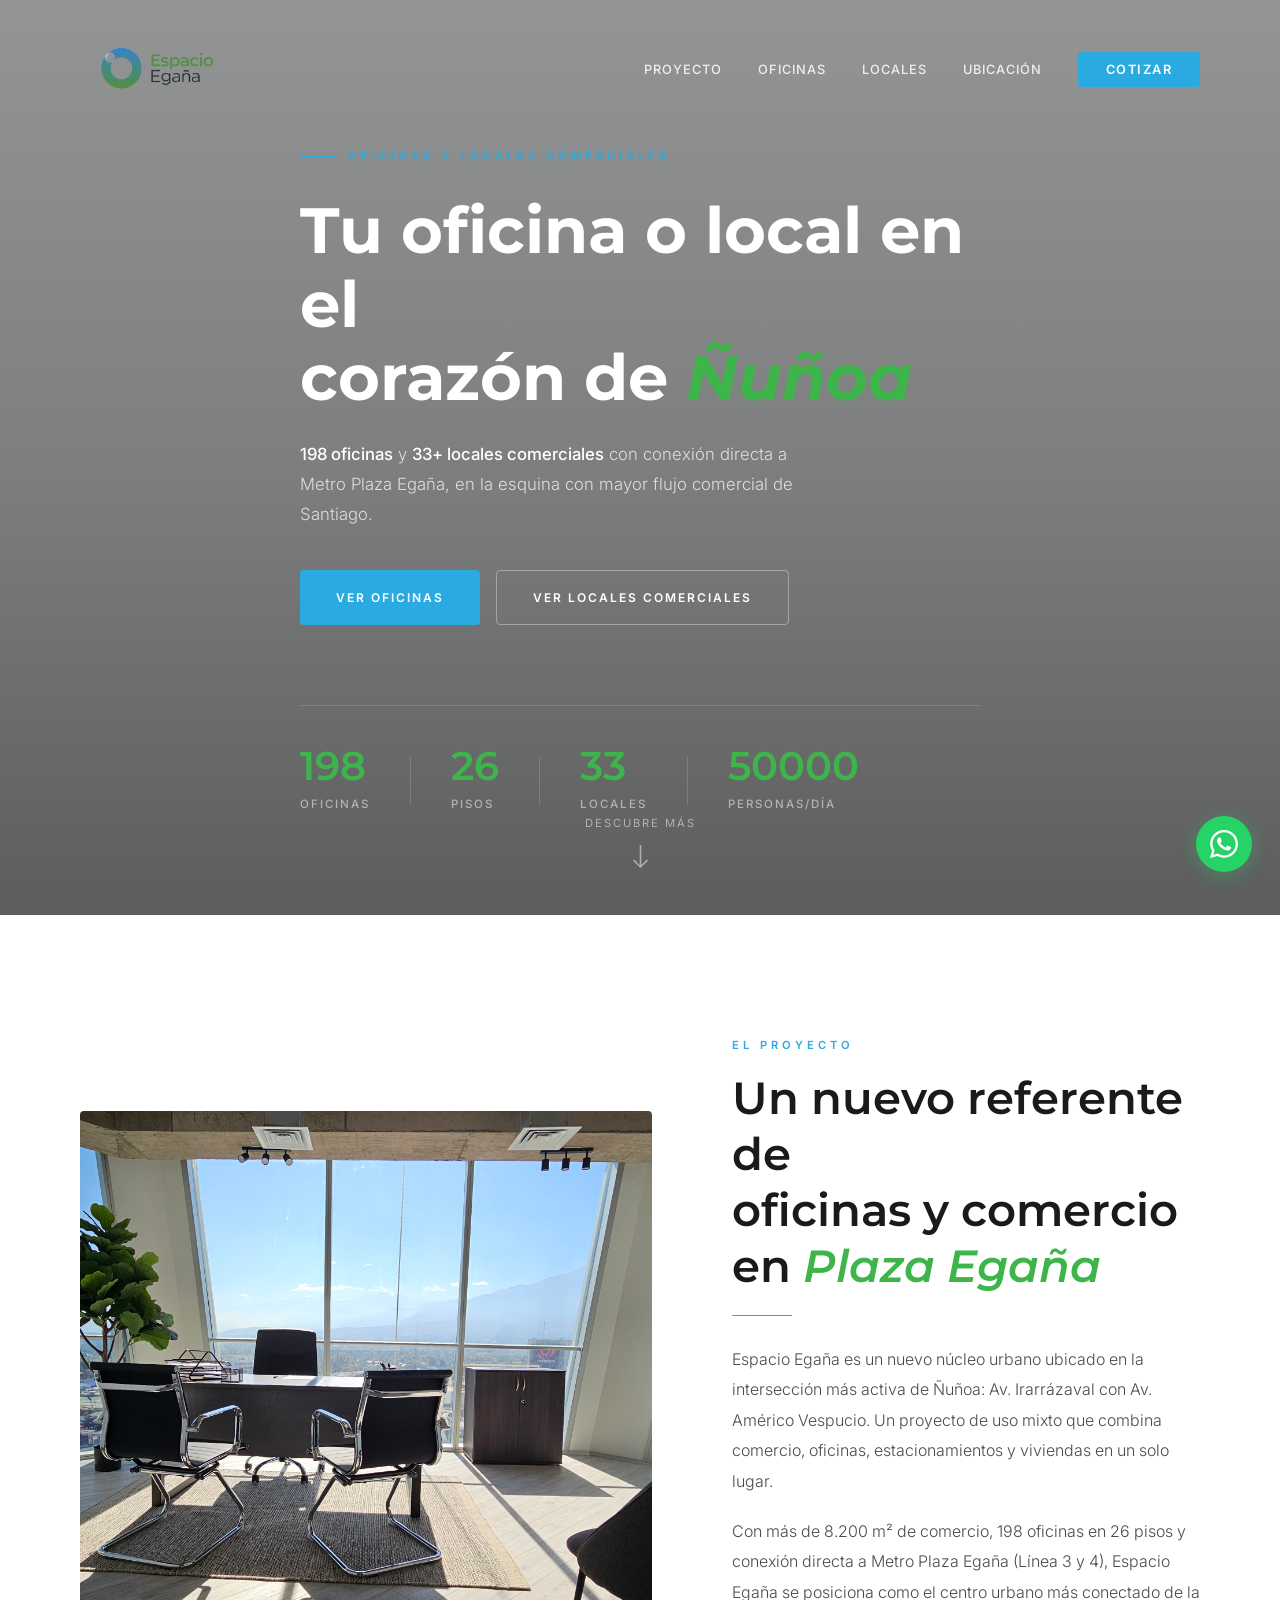
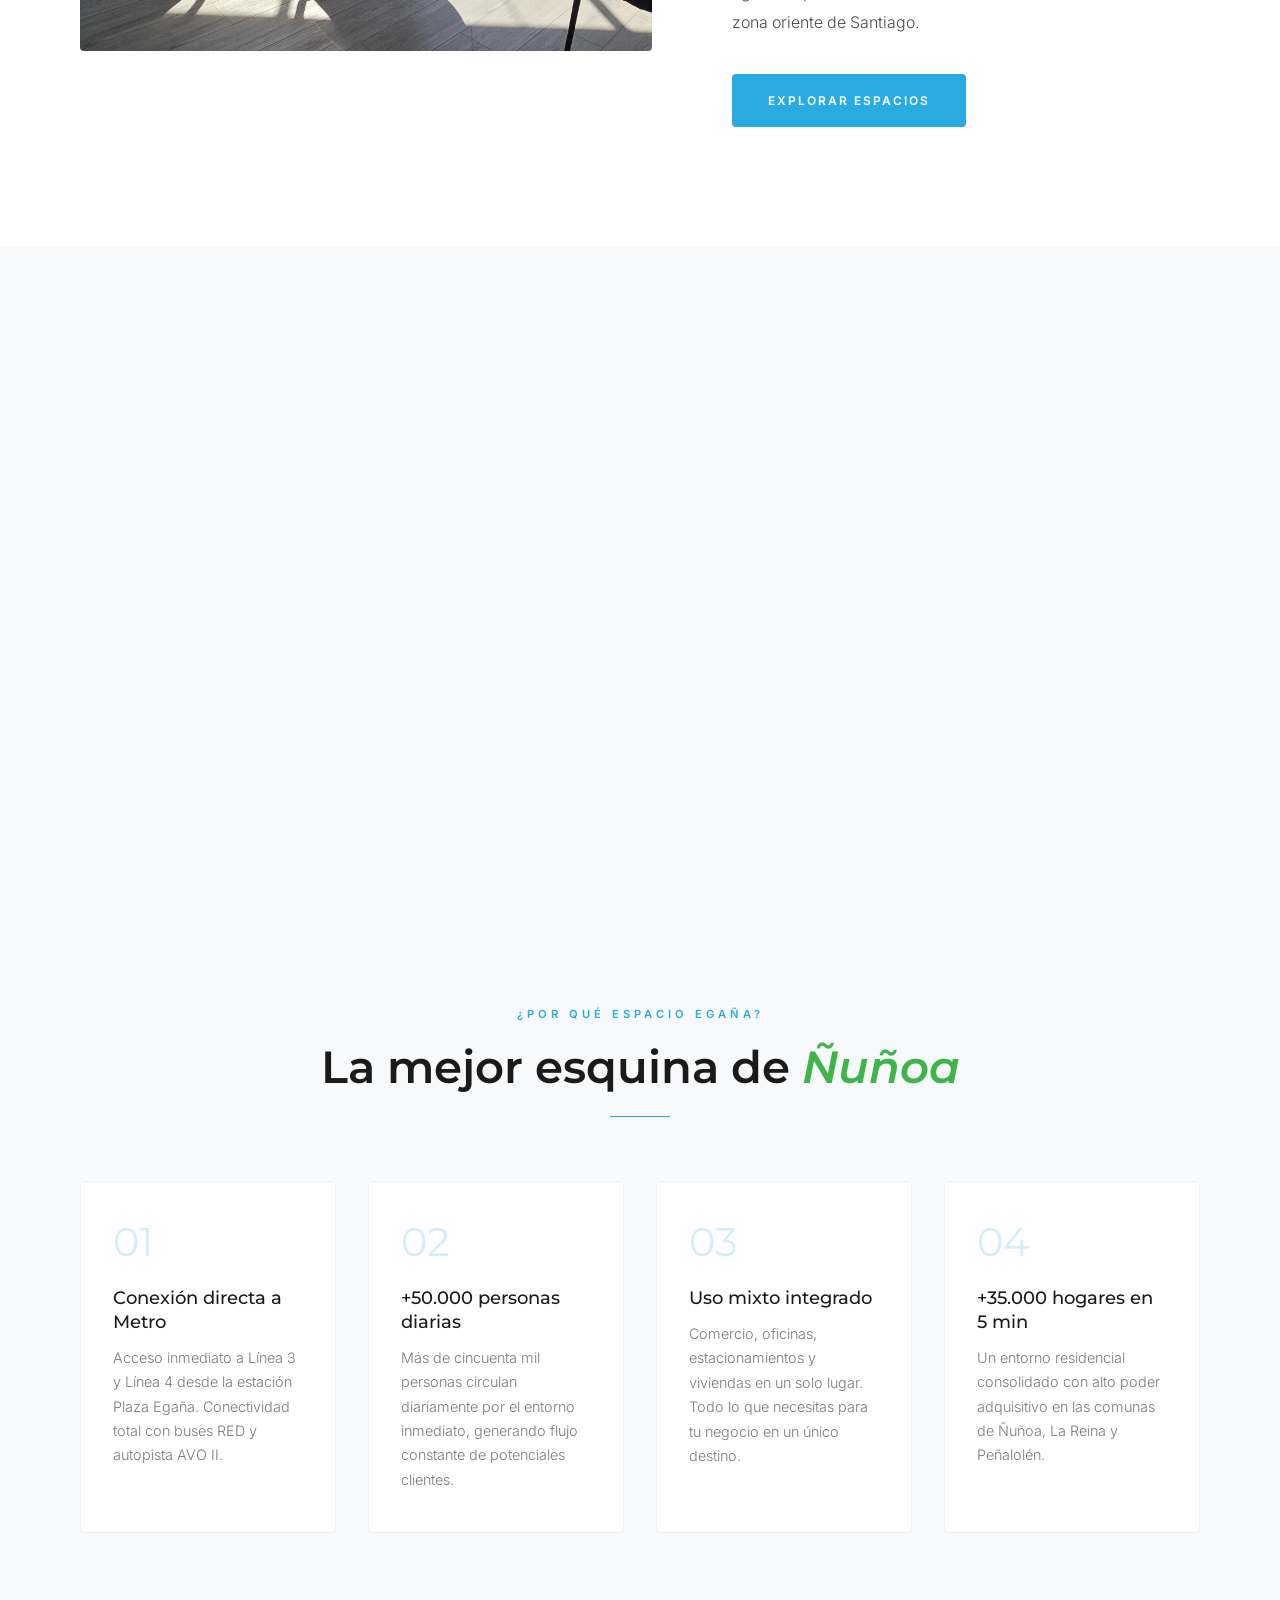
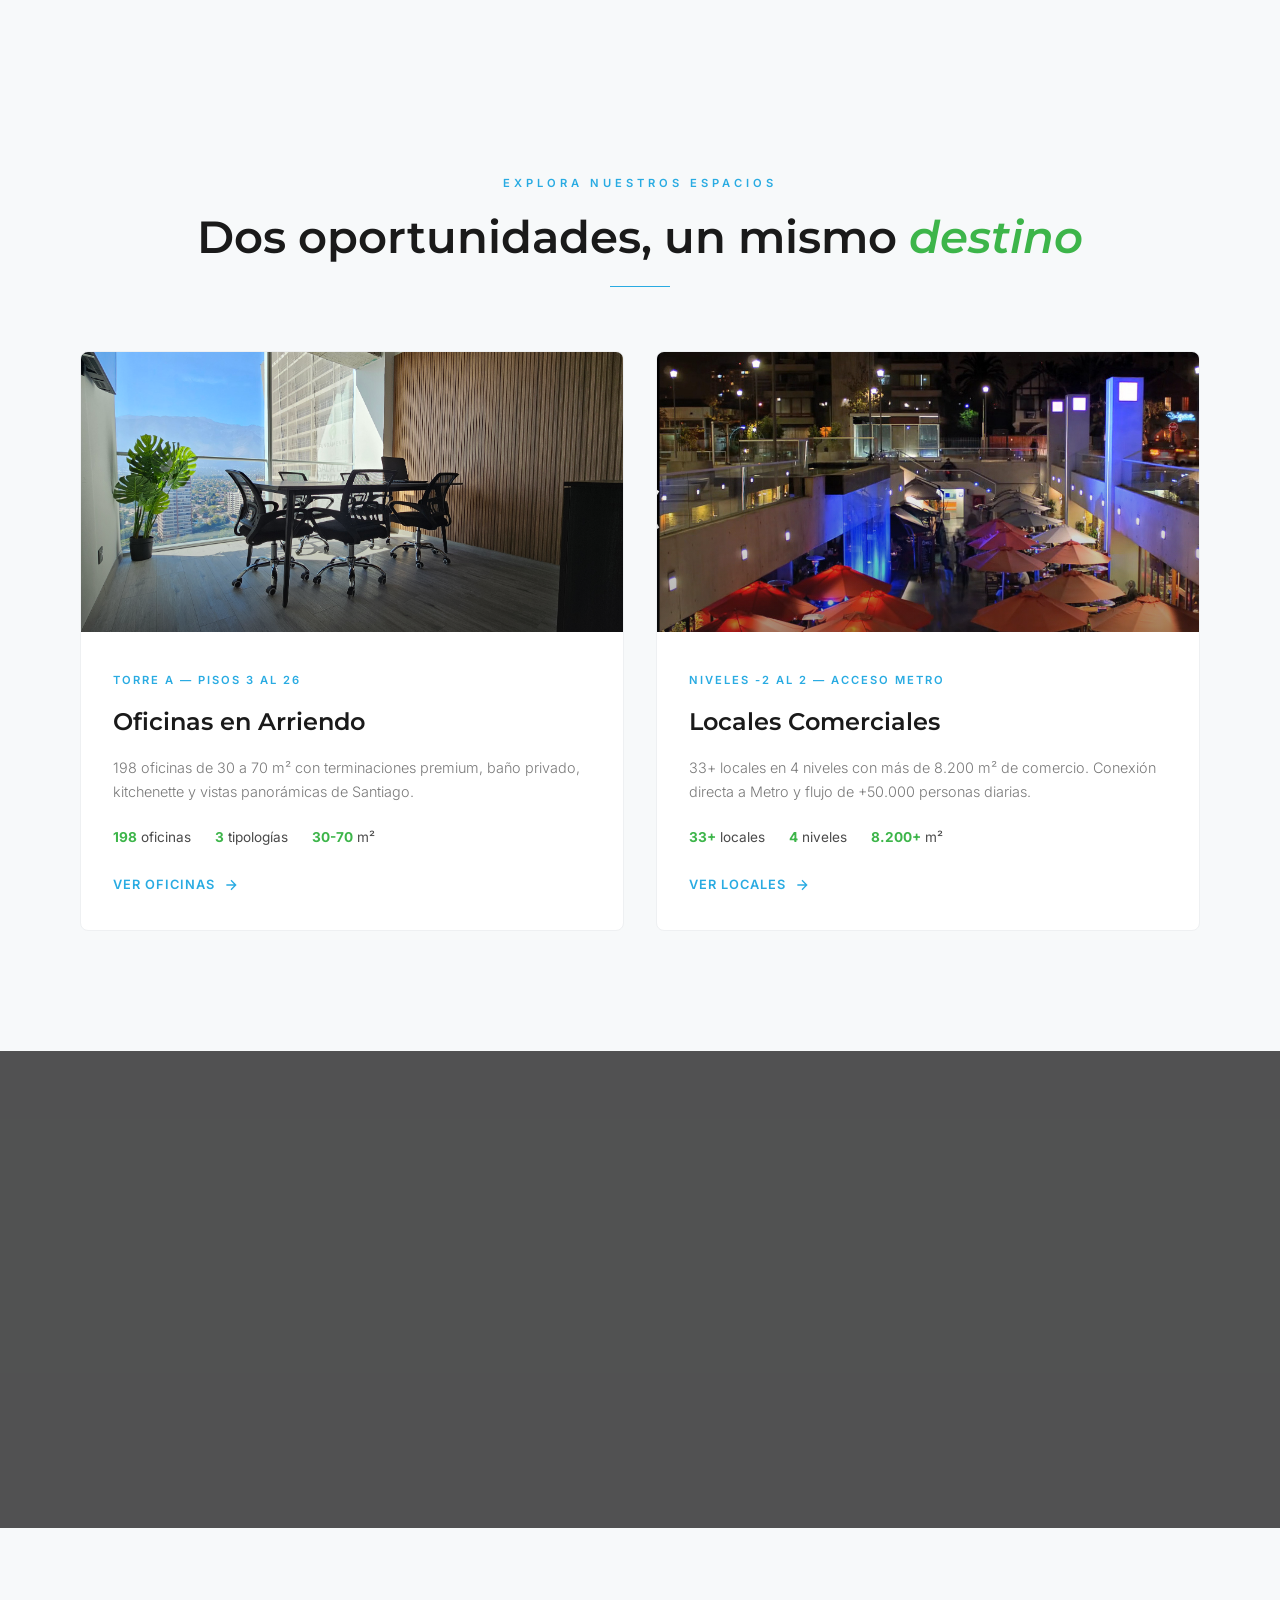
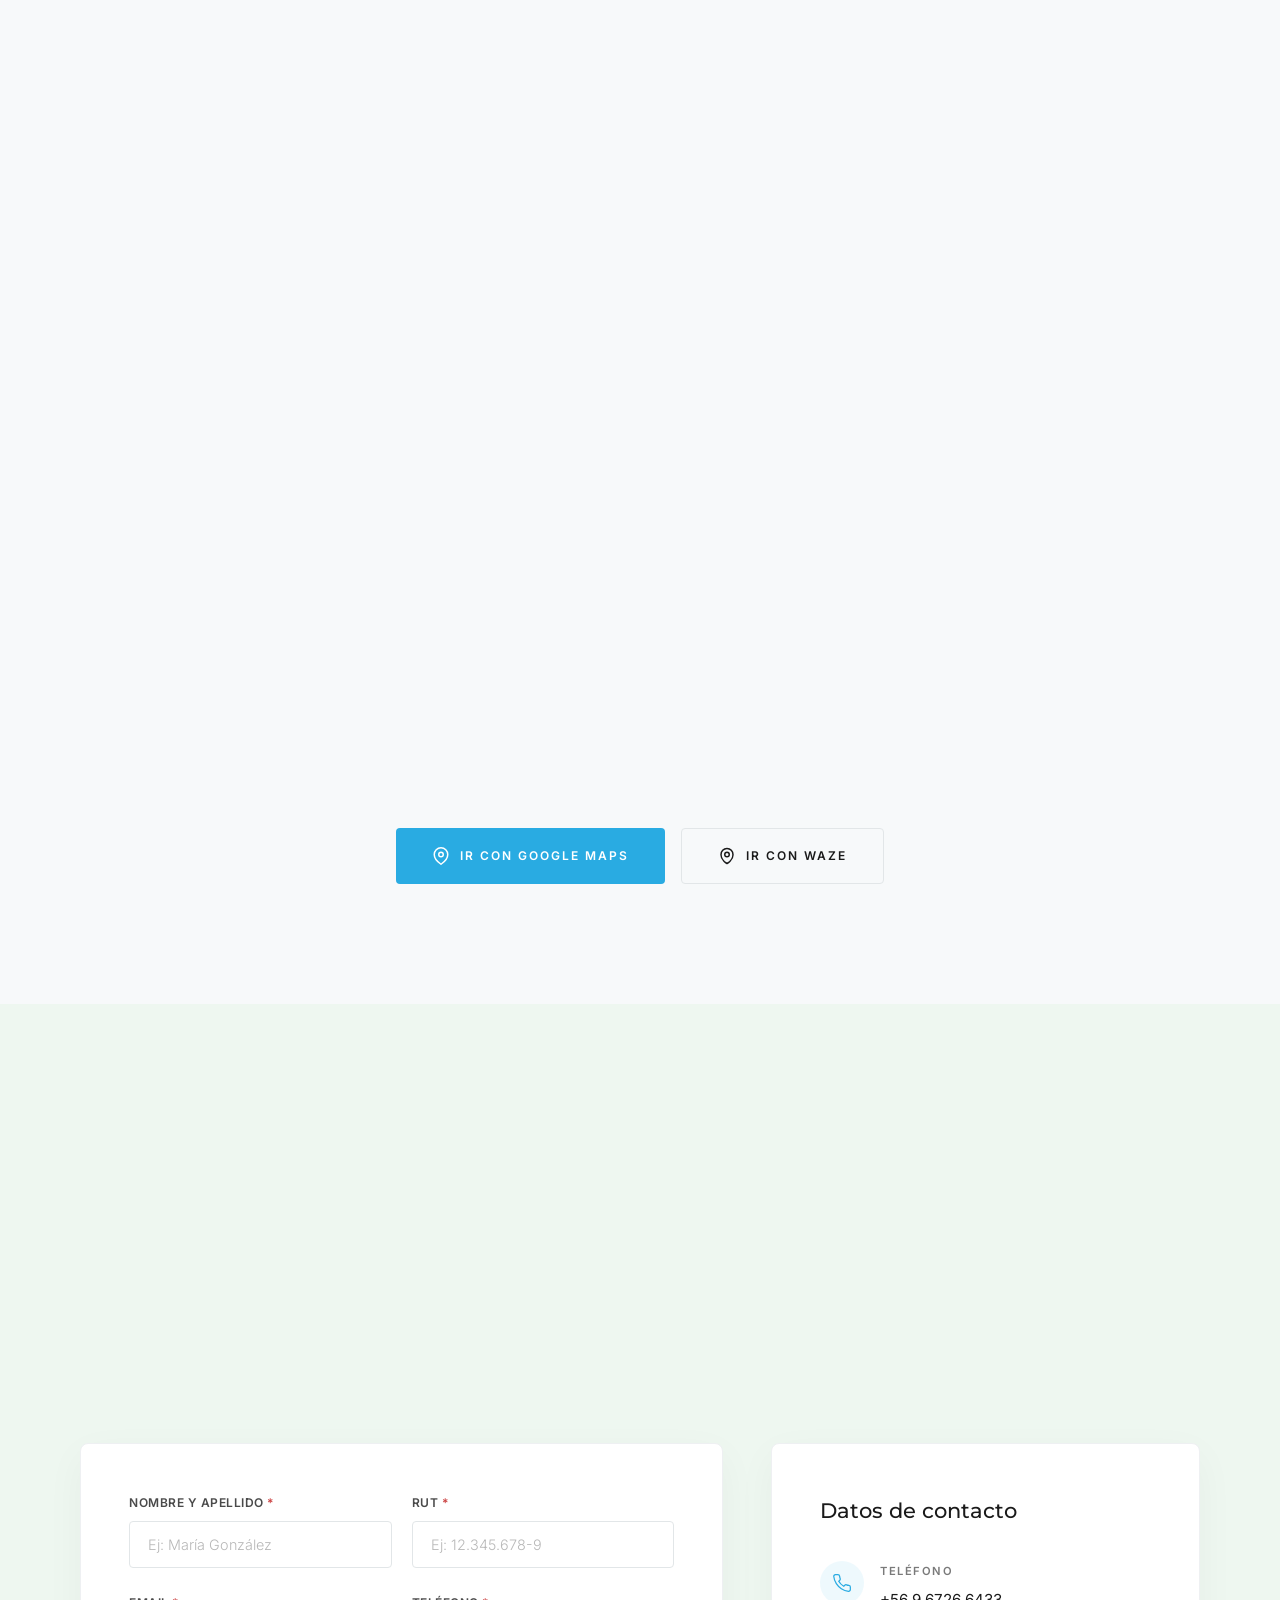
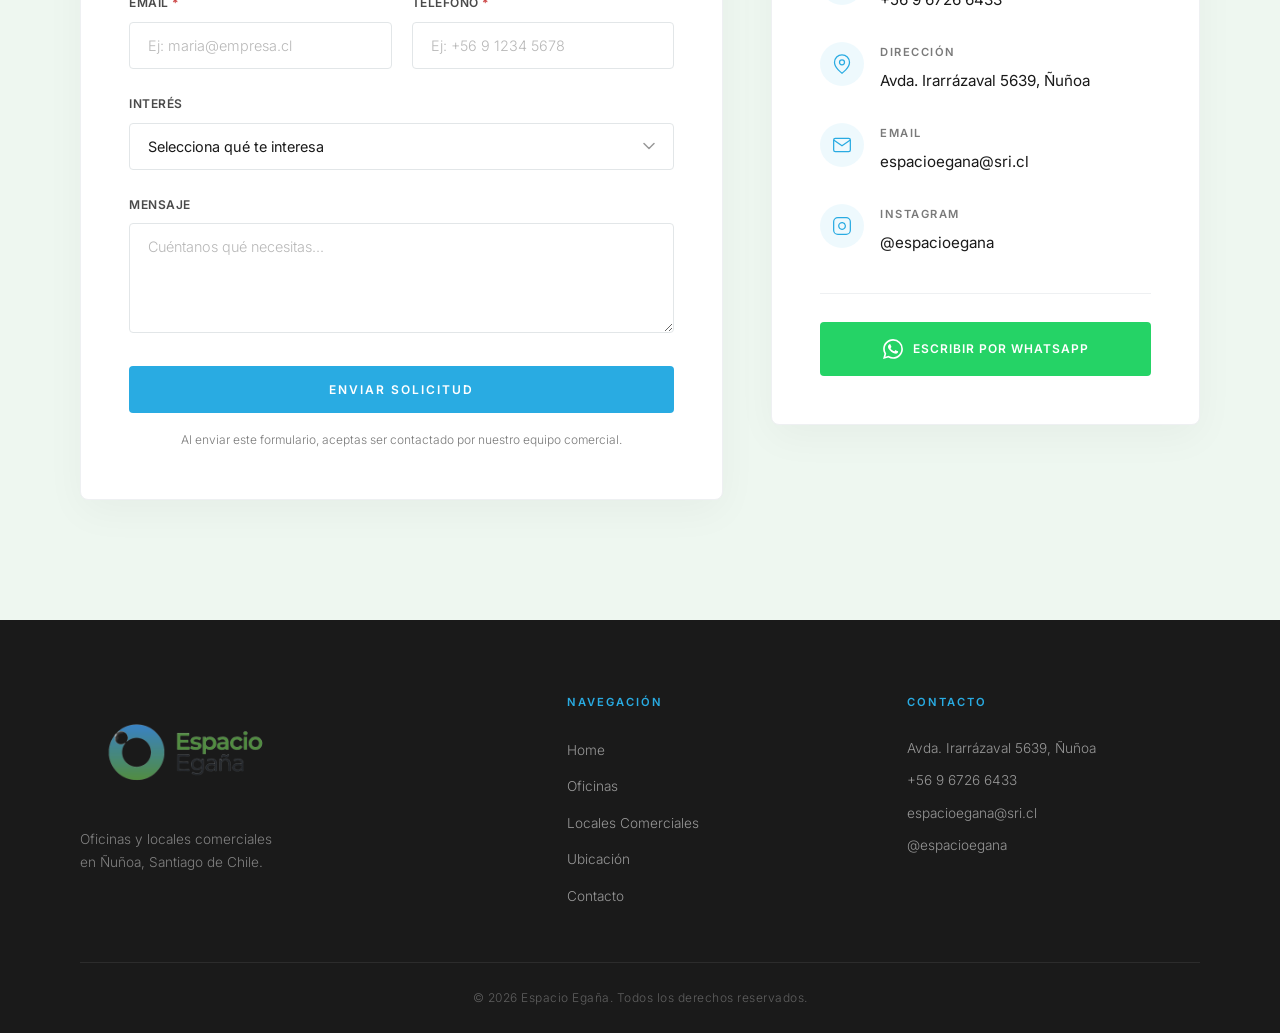
==== commit d6cf4787: "Add files via upload" ====
--- a/landing/index.html
+++ b/landing/index.html
@@ -26,7 +26,7 @@
   <nav class="navbar" id="navbar">
     <div class="container navbar__inner">
       <a href="index.html" class="navbar__logo">
-        <img src="assets/img/logo-oscuro.jpg" alt="Espacio Egaña" class="navbar__logo-img">
+        <img src="assets/img/logo-transparente.png" alt="Espacio Egaña" class="navbar__logo-img">
       </a>
       <button class="navbar__toggle" id="navToggle" aria-label="Abrir menú">
         <span></span><span></span><span></span>
@@ -406,7 +406,7 @@
     <div class="container">
       <div class="footer__inner">
         <div class="footer__brand">
-          <img src="assets/img/logo-oscuro.jpg" alt="Espacio Egaña" class="footer__logo-img">
+          <img src="assets/img/logo-transparente.png" alt="Espacio Egaña" class="footer__logo-img">
           <p>Oficinas y locales comerciales<br>en Ñuñoa, Santiago de Chile.</p>
         </div>
         <div class="footer__nav">
--- a/landing/styles.css
+++ b/landing/styles.css
@@ -1041,8 +1041,6 @@
   width: auto;
   display: block;
   margin-bottom: 16px;
-  border-radius: 2px;
-  filter: brightness(1.2);
 }
 
 .footer__brand p {
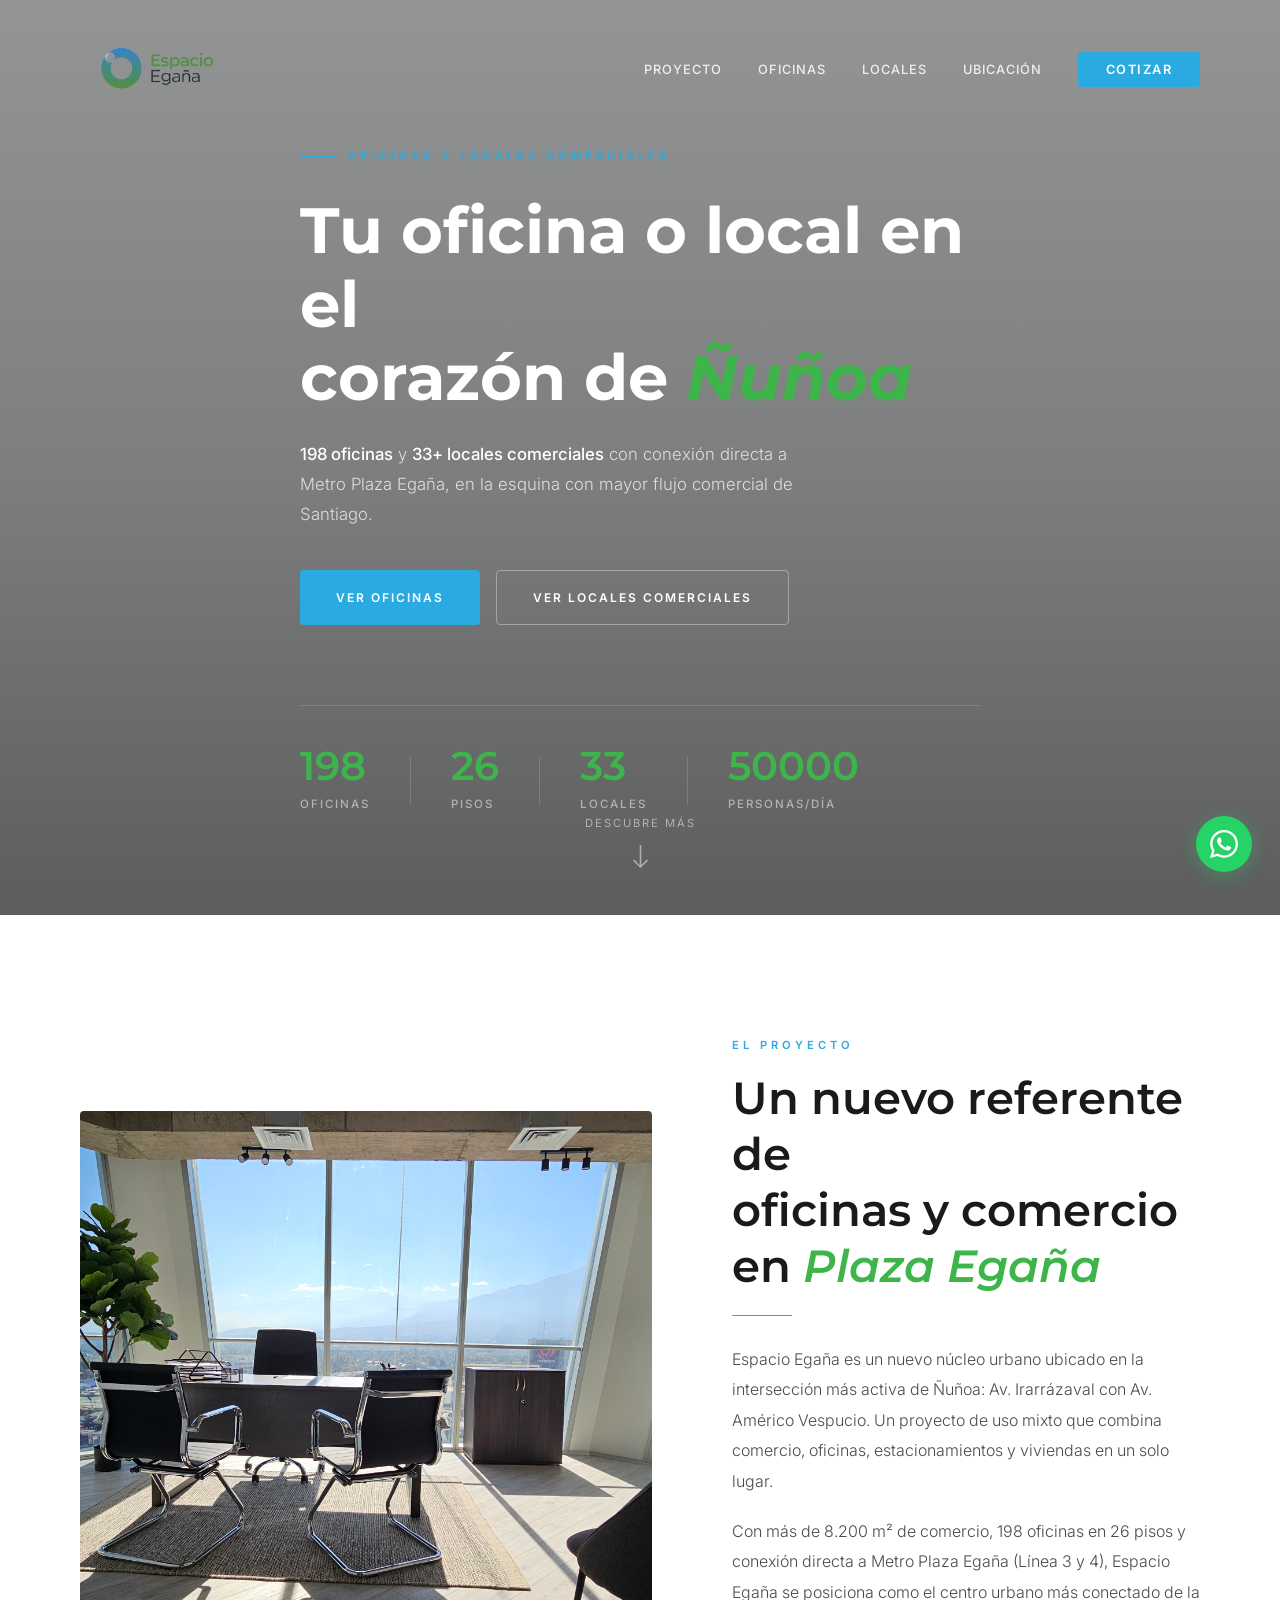
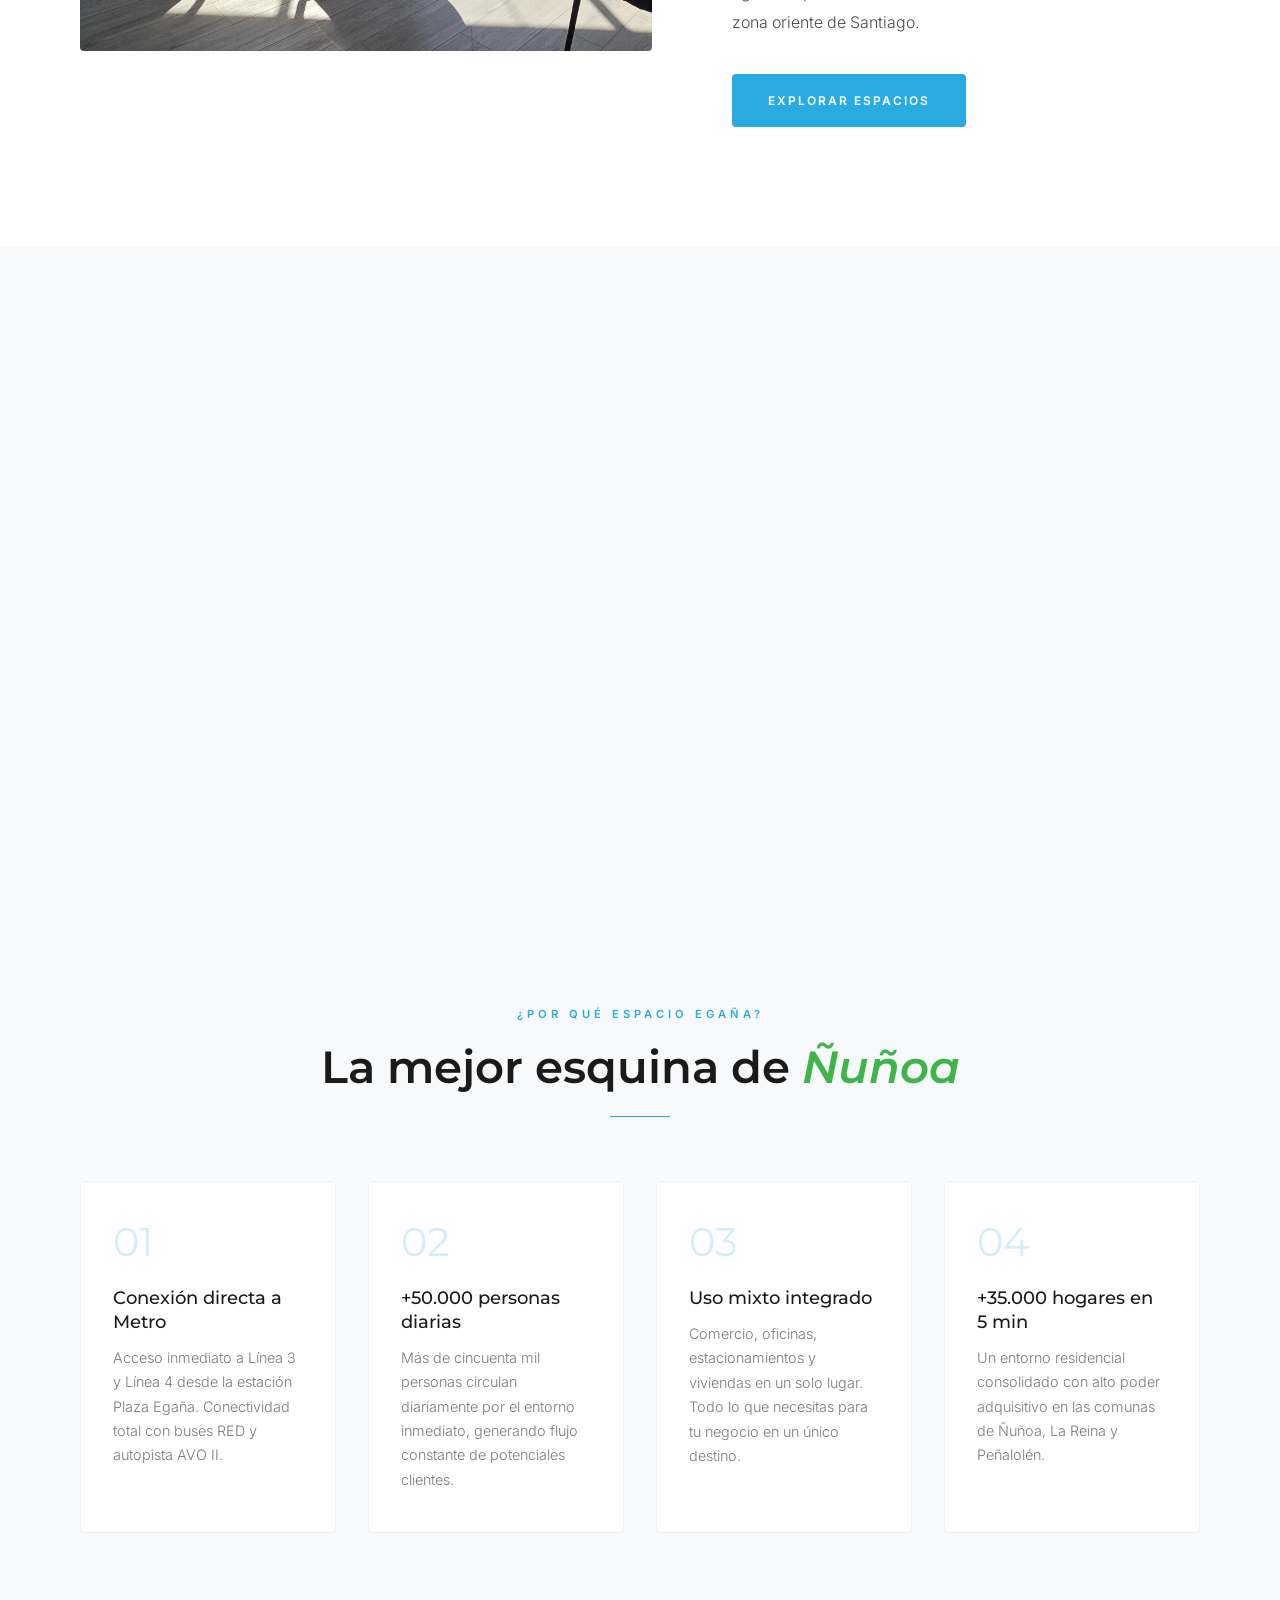
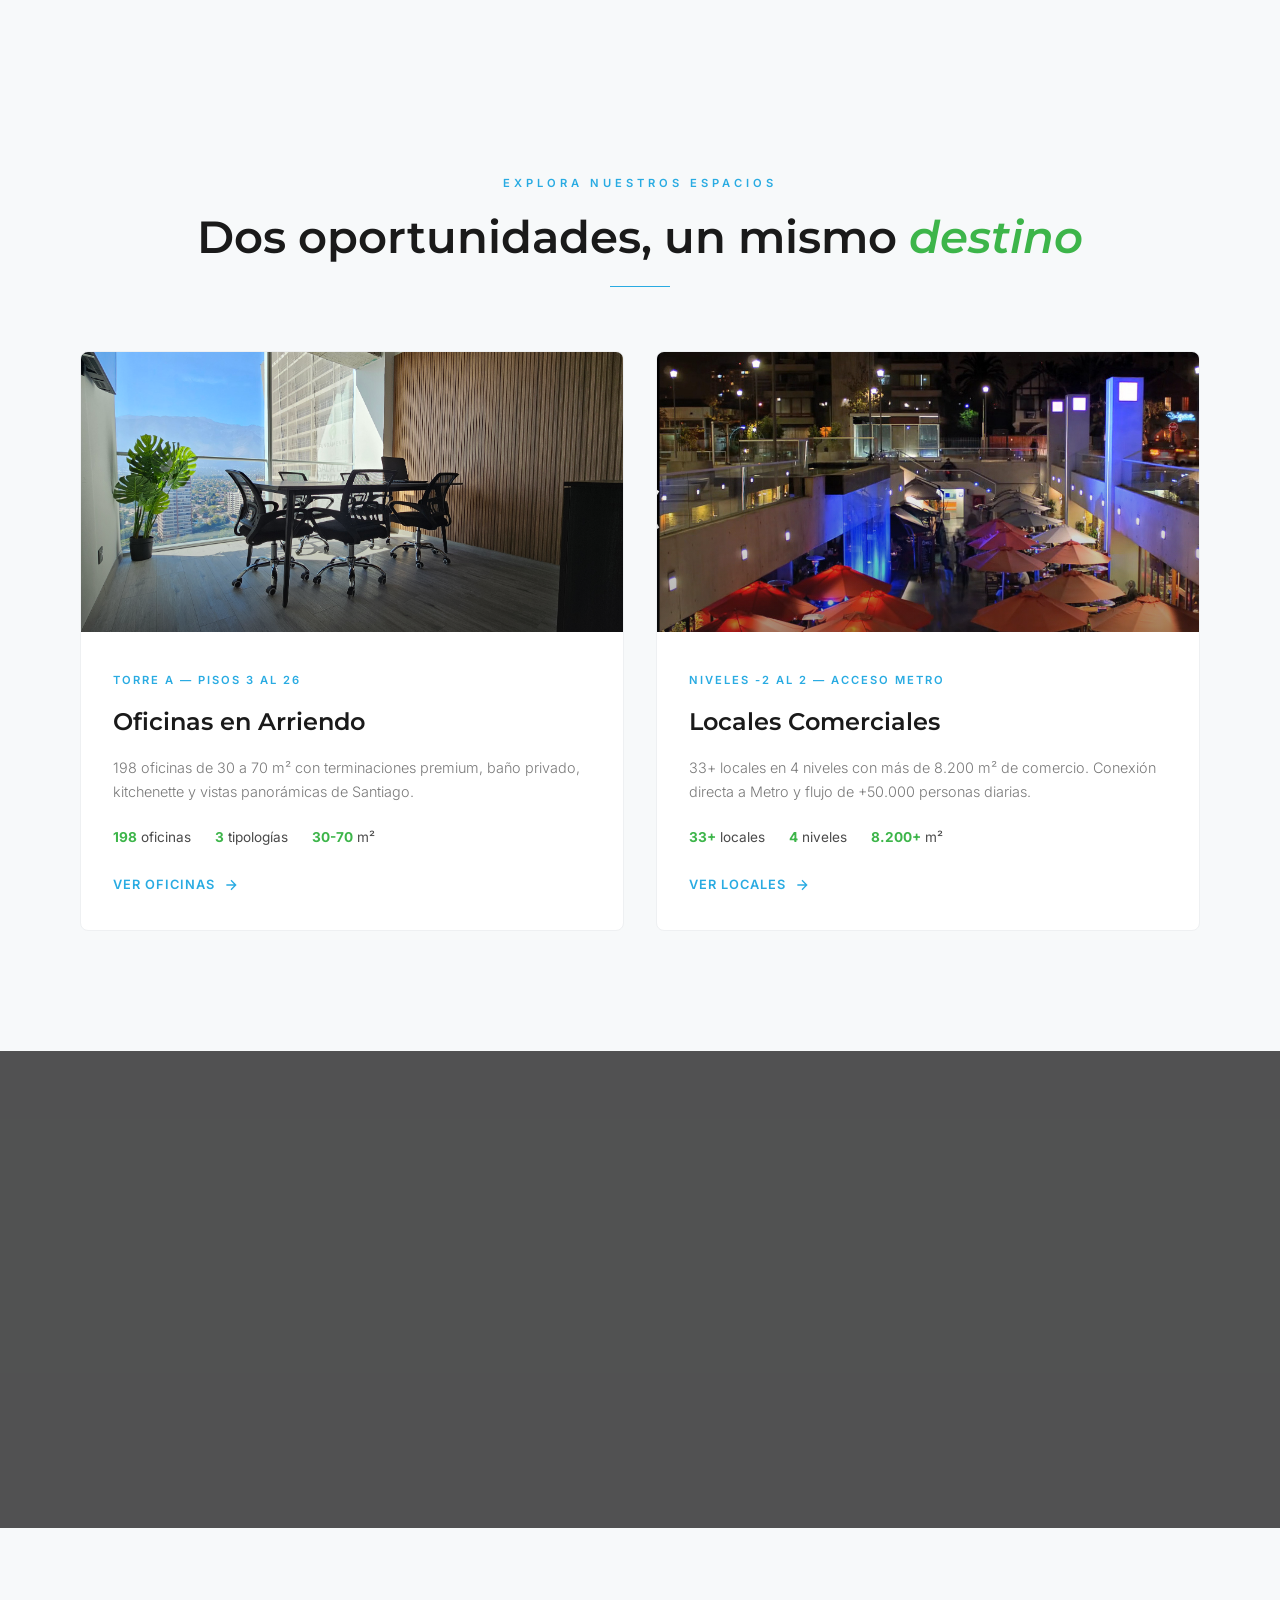
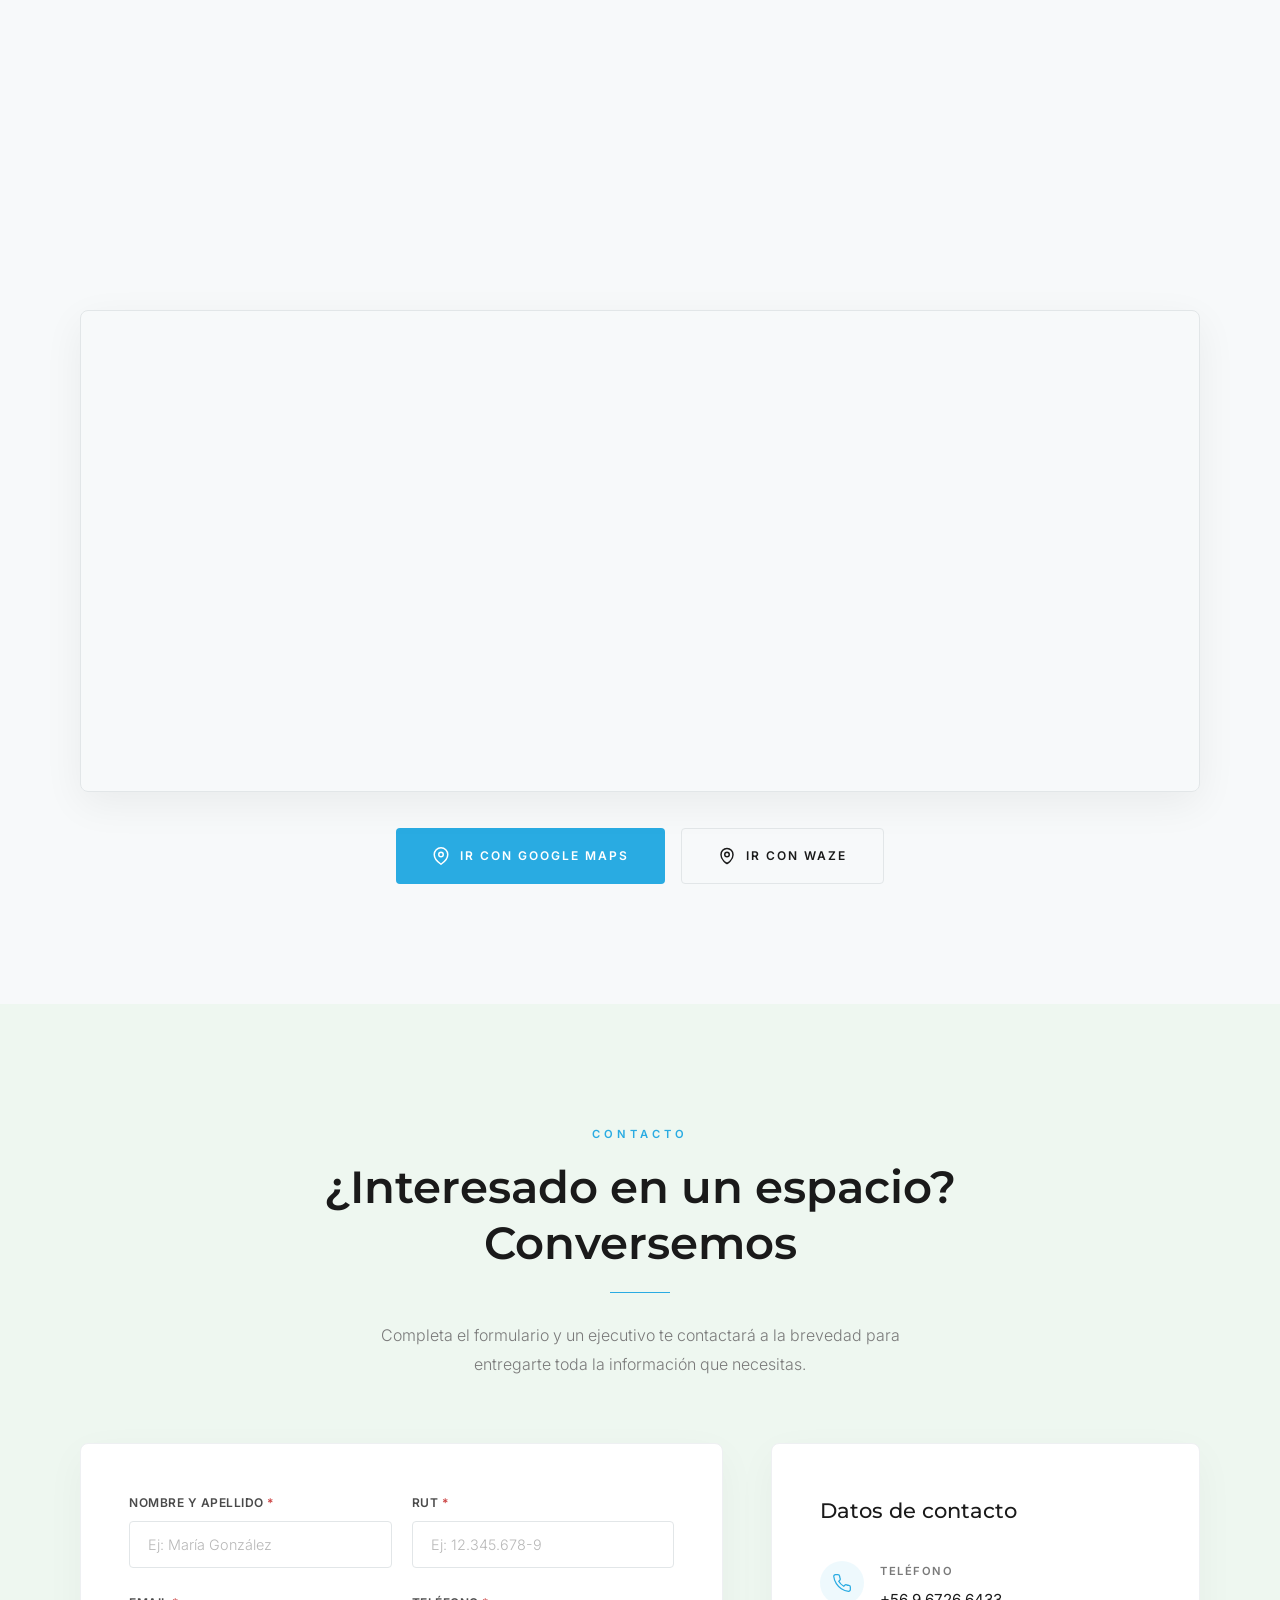
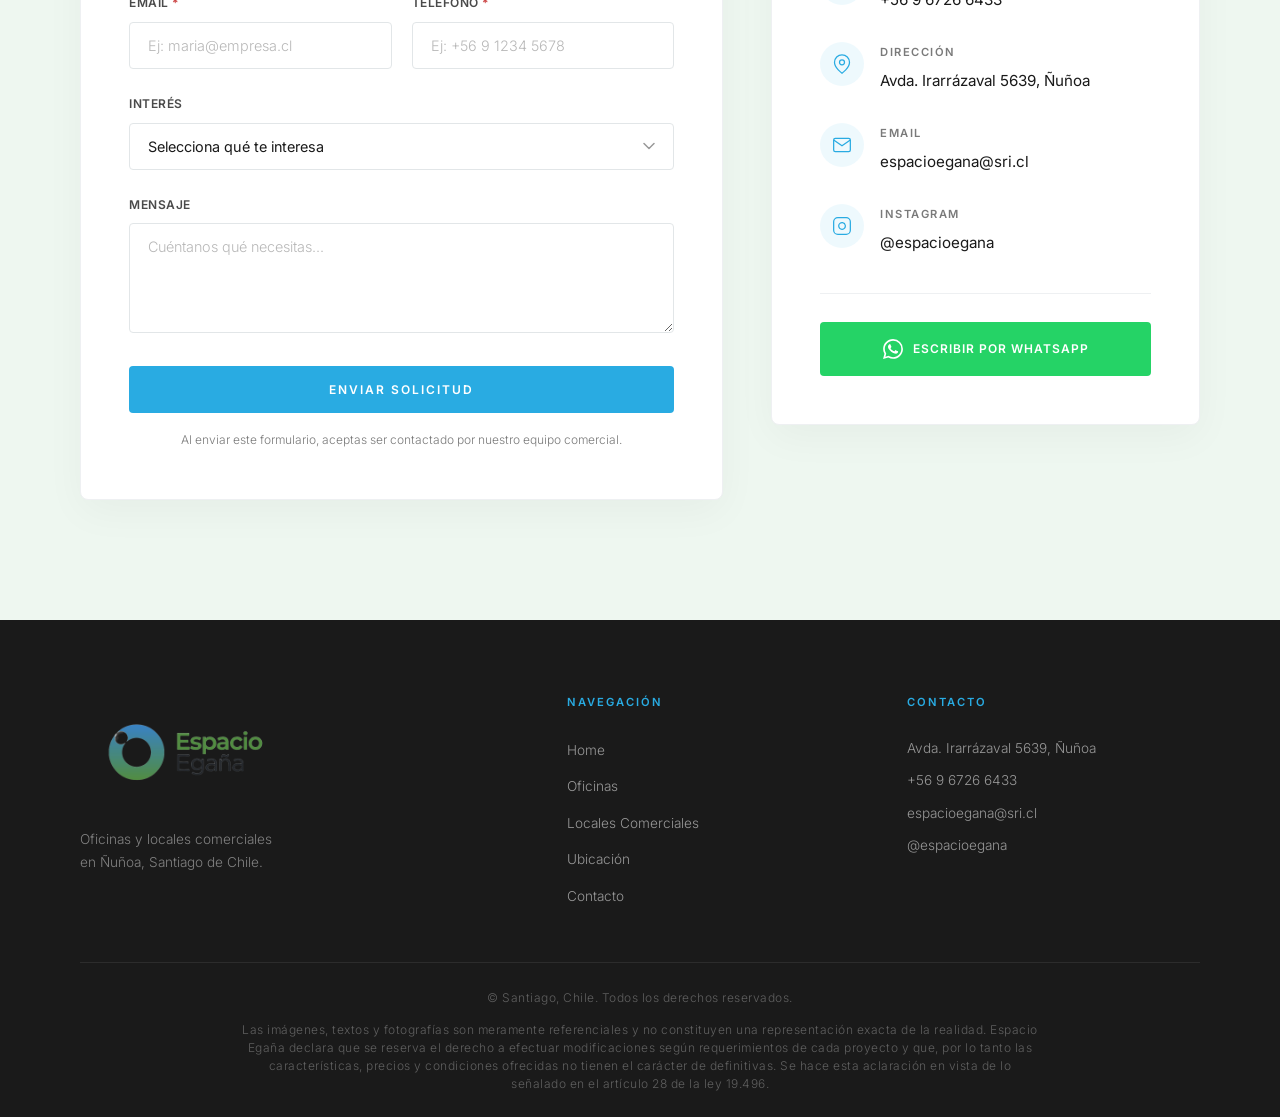
==== commit c9a7411f: "Add files via upload" ====
--- a/landing/index.html
+++ b/landing/index.html
@@ -426,7 +426,8 @@
         </div>
       </div>
       <div class="footer__bottom">
-        <p>&copy; 2026 Espacio Egaña. Todos los derechos reservados.</p>
+        <p>&copy; Santiago, Chile. Todos los derechos reservados.</p>
+        <p class="footer__disclaimer">Las imágenes, textos y fotografías son meramente referenciales y no constituyen una representación exacta de la realidad. Espacio Egaña declara que se reserva el derecho a efectuar modificaciones según requerimientos de cada proyecto y que, por lo tanto las características, precios y condiciones ofrecidas no tienen el carácter de definitivas. Se hace esta aclaración en vista de lo señalado en el artículo 28 de la ley 19.496.</p>
       </div>
     </div>
   </footer>
--- a/landing/styles.css
+++ b/landing/styles.css
@@ -1101,6 +1101,15 @@
   letter-spacing: 0.5px;
 }
 
+.footer__disclaimer {
+  margin-top: 12px;
+  font-size: 0.65rem;
+  line-height: 1.5;
+  max-width: 800px;
+  margin-left: auto;
+  margin-right: auto;
+}
+
 /* ============================================
    WHATSAPP FLOAT
    ============================================ */
@@ -1352,8 +1361,9 @@
    CIFRAS
    ============================================ */
 .cifras__grid {
-  display: grid;
-  grid-template-columns: repeat(5, 1fr);
+  display: flex;
+  flex-wrap: wrap;
+  justify-content: center;
   gap: 24px;
 }
 
@@ -1364,6 +1374,9 @@
   border: 1px solid var(--color-border-light);
   border-radius: var(--radius);
   transition: all var(--transition);
+  flex: 0 1 200px;
+  max-width: 220px;
+  min-width: 160px;
 }
 
 .cifra-card:hover {
@@ -1858,8 +1871,9 @@
    RESPONSIVE — Sub-pages
    ============================================ */
 @media (max-width: 1024px) {
-  .cifras__grid {
-    grid-template-columns: repeat(3, 1fr);
+  .cifras__grid .cifra-card {
+    flex: 0 1 calc((100% - 48px) / 3);
+    max-width: none;
   }
 
   .espacios__grid,
@@ -1879,8 +1893,9 @@
 }
 
 @media (max-width: 768px) {
-  .cifras__grid {
-    grid-template-columns: repeat(2, 1fr);
+  .cifras__grid .cifra-card {
+    flex: 0 1 calc((100% - 24px) / 2);
+    max-width: none;
   }
 
   .plantas__grid {
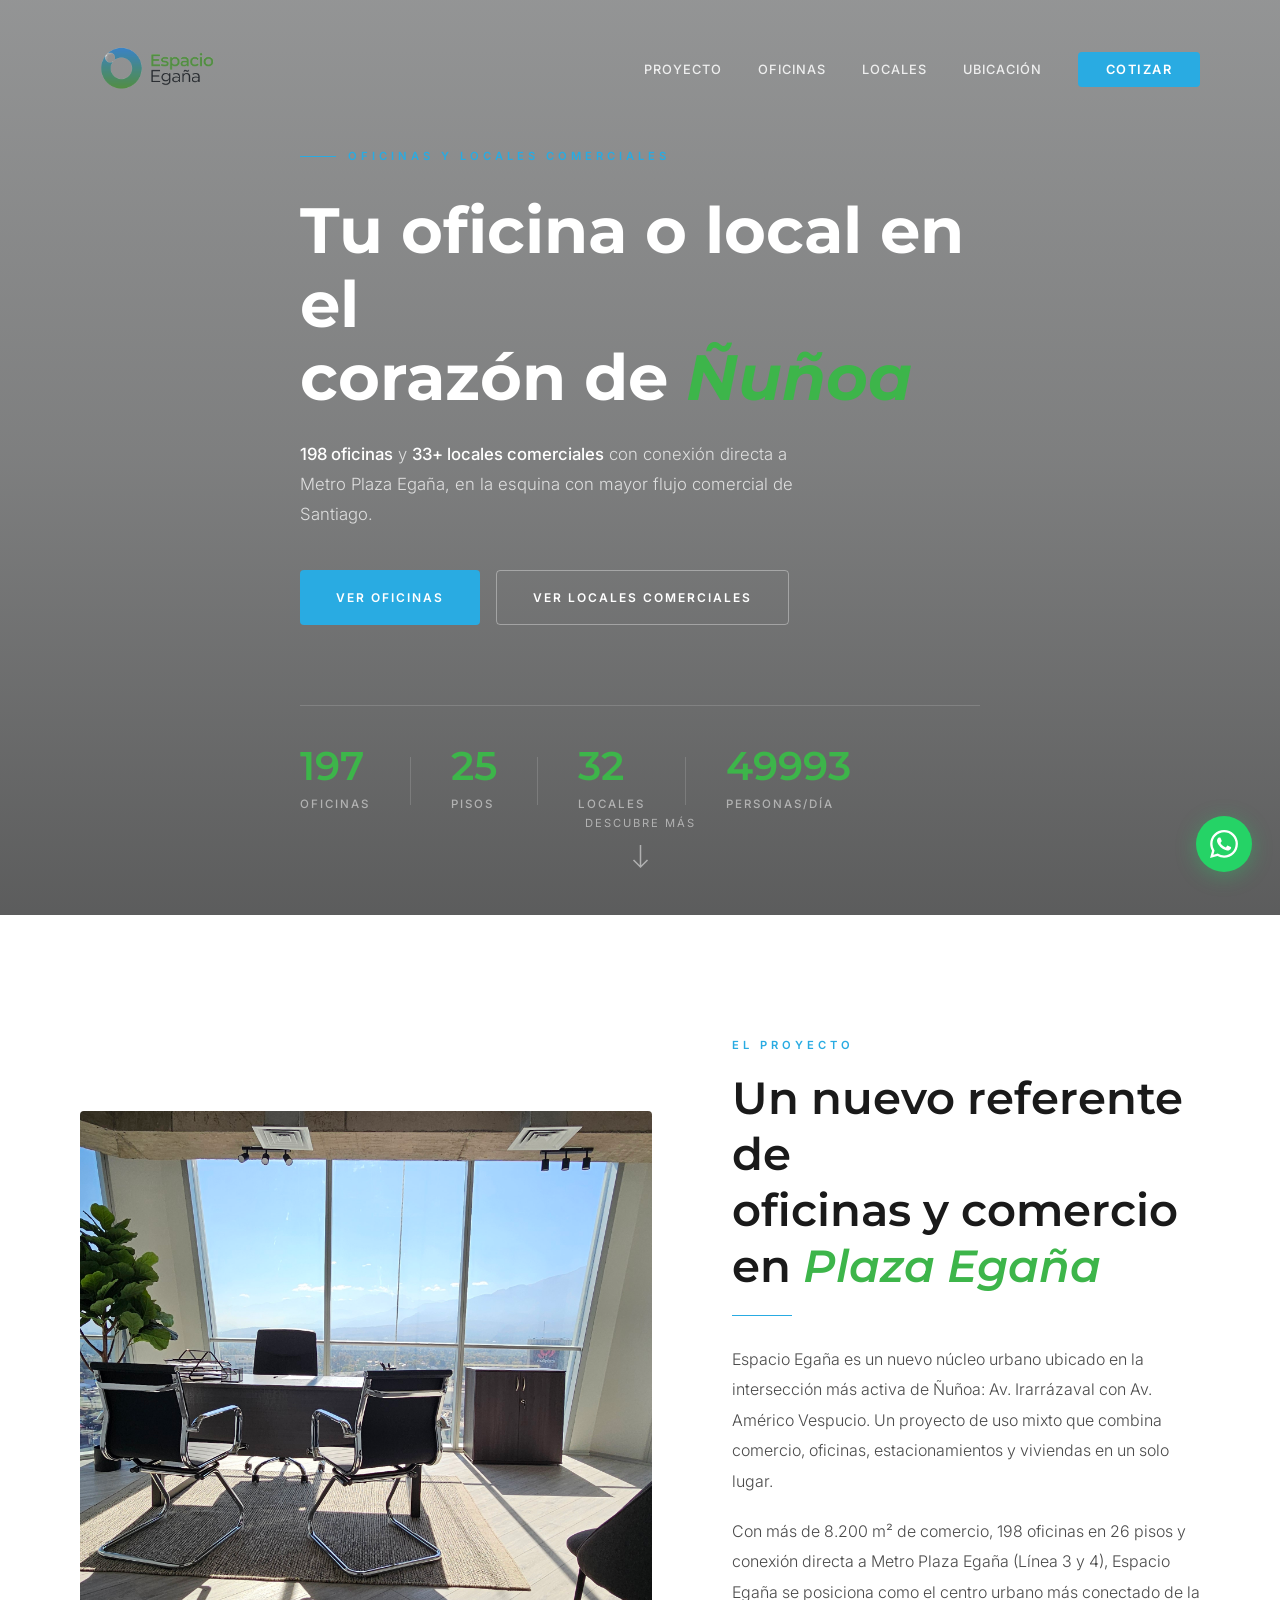
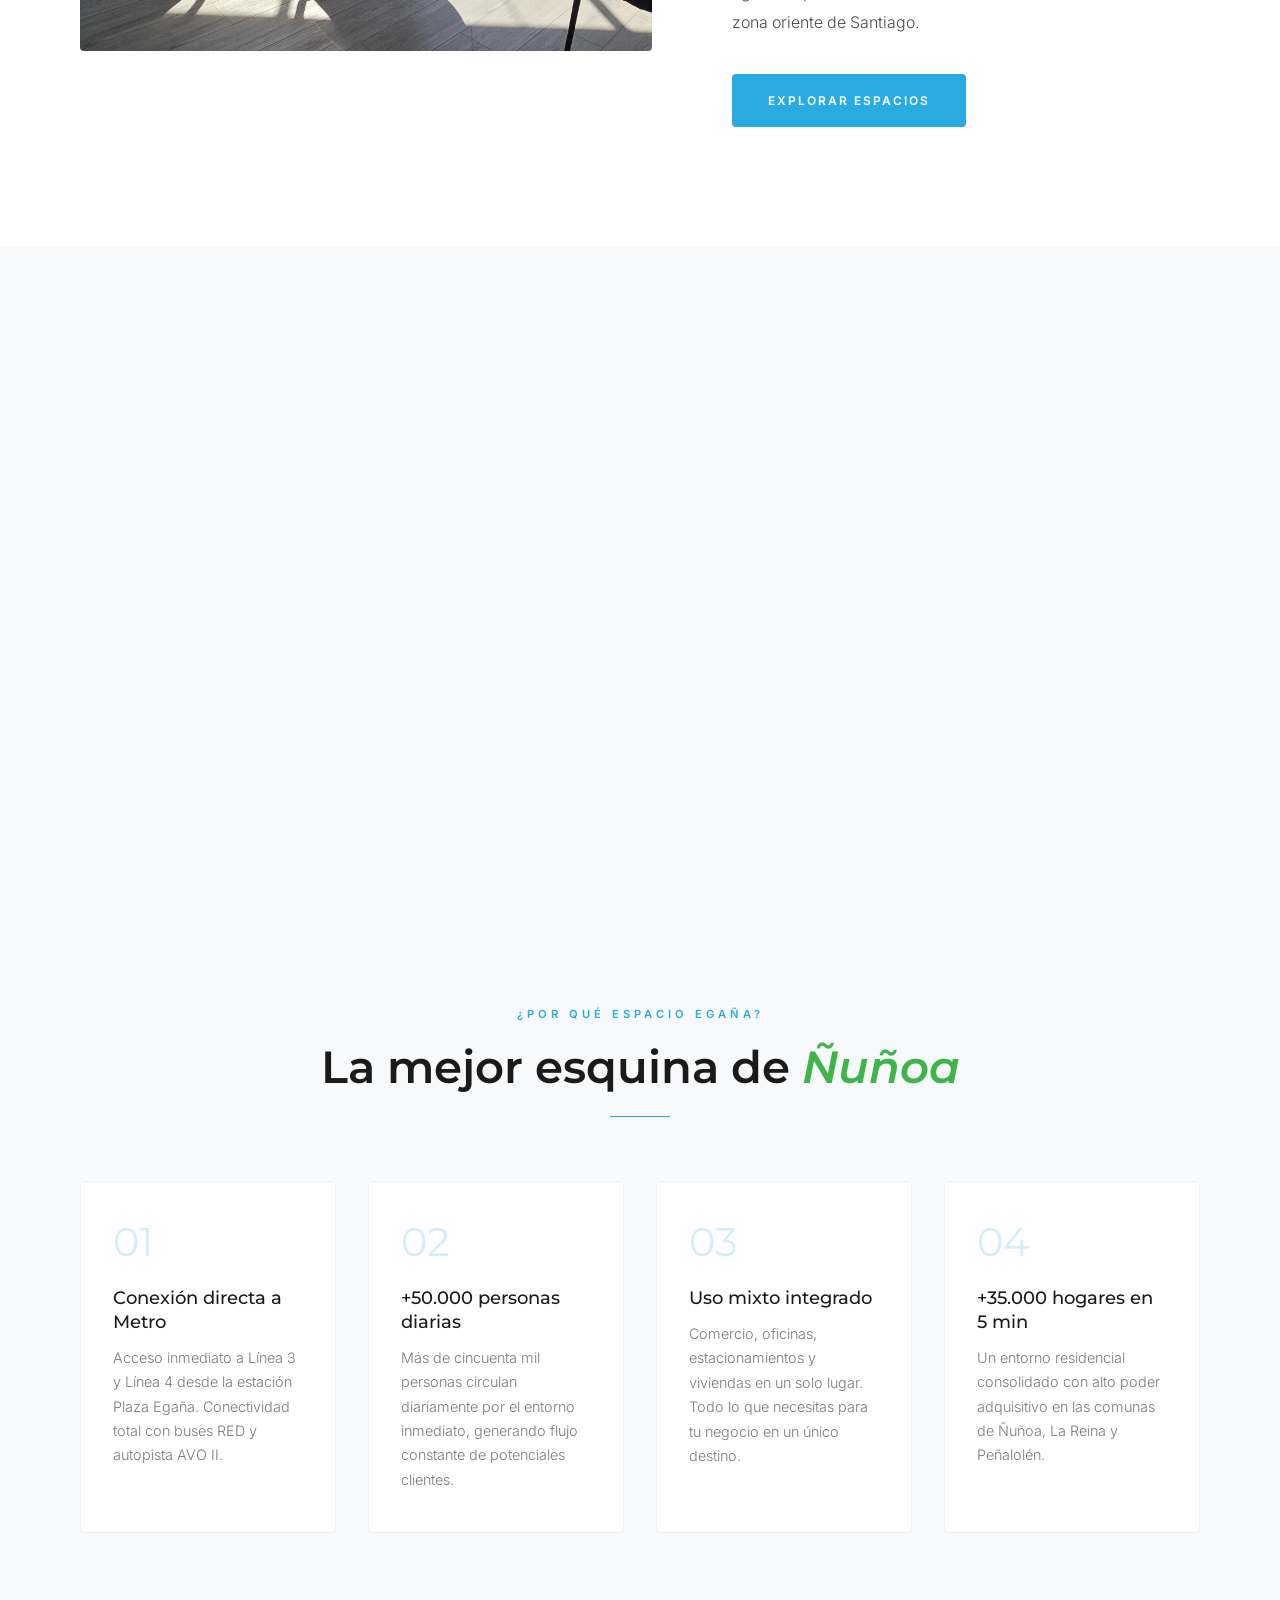
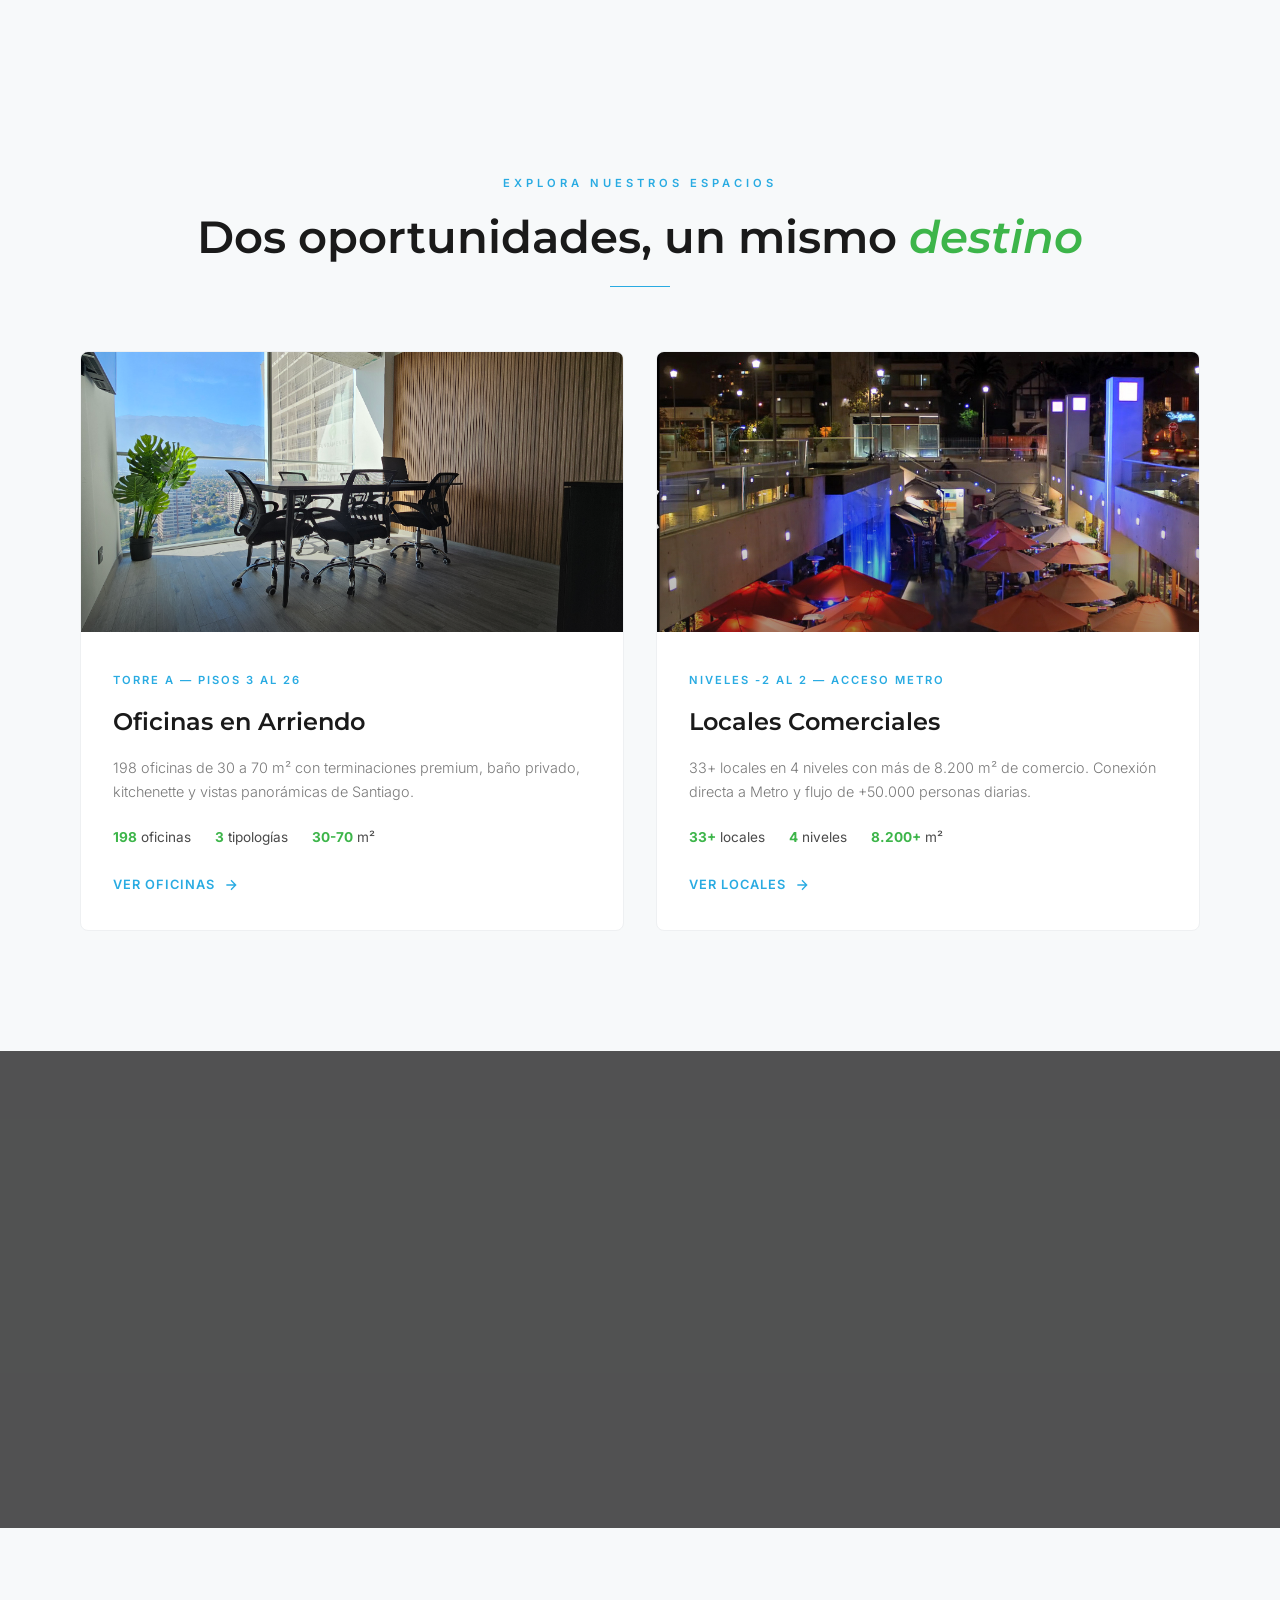
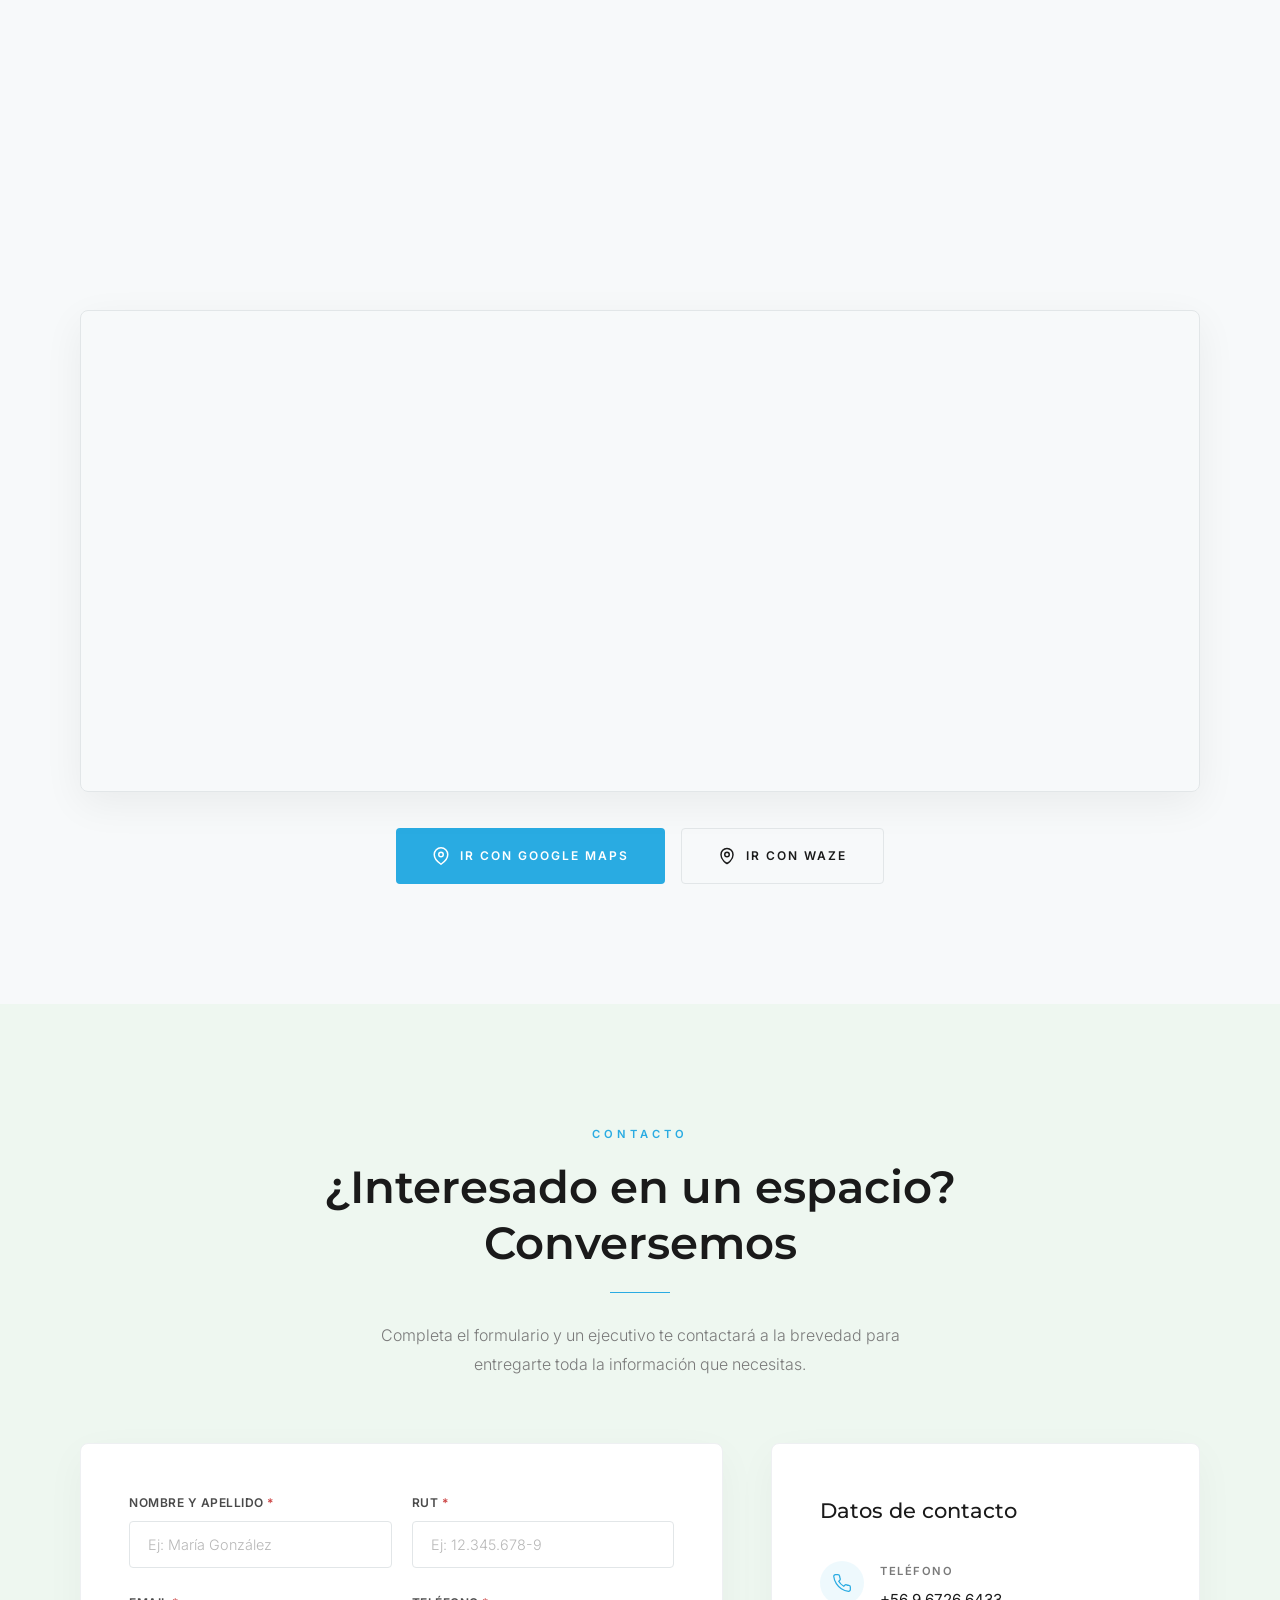
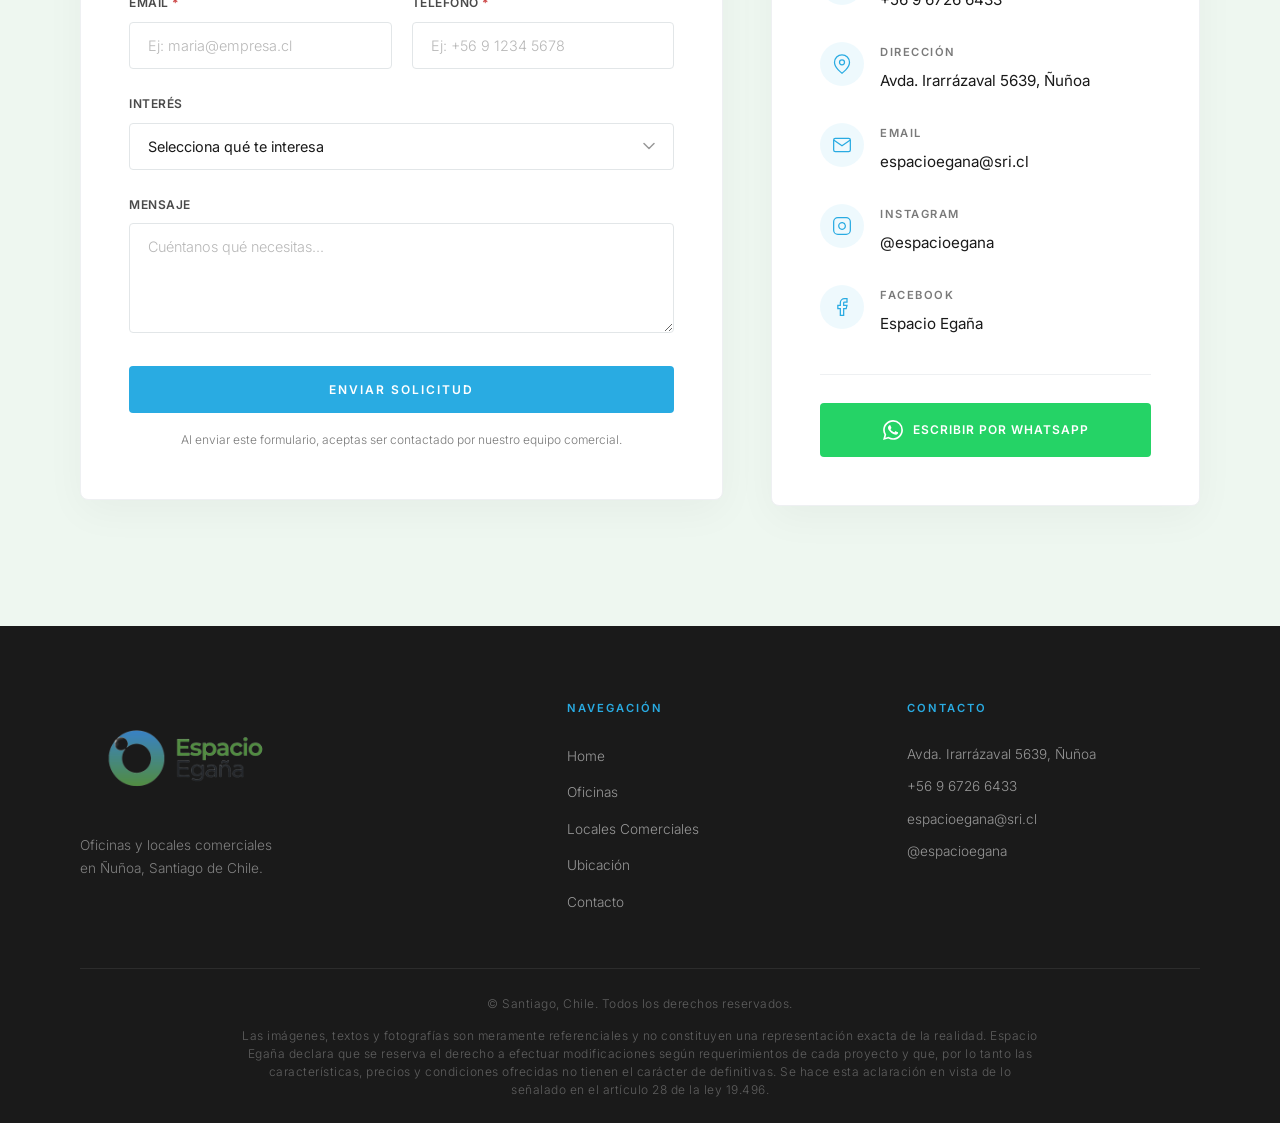
==== commit d62cdc55: "Add files via upload" ====
--- a/landing/index.html
+++ b/landing/index.html
@@ -388,6 +388,15 @@
               <a href="https://www.instagram.com/espacioegana" target="_blank" rel="noopener">@espacioegana</a>
             </div>
           </div>
+          <div class="contacto__info-item">
+            <div class="contacto__info-icon">
+              <svg width="20" height="20" viewBox="0 0 24 24" fill="none" stroke="currentColor" stroke-width="1.5"><path d="M18 2h-3a5 5 0 0 0-5 5v3H7v4h3v8h4v-8h3l1-4h-4V7a1 1 0 0 1 1-1h3z"/></svg>
+            </div>
+            <div>
+              <strong>Facebook</strong>
+              <a href="https://www.facebook.com/share/1c5UF3hTMe/" target="_blank" rel="noopener">Espacio Egaña</a>
+            </div>
+          </div>
           <div class="contacto__info-whatsapp">
             <a href="https://wa.me/56967266433?text=Hola%2C%20me%20interesa%20información%20sobre%20Espacio%20Egaña" target="_blank" rel="noopener" class="btn btn--whatsapp">
               <svg width="20" height="20" viewBox="0 0 24 24" fill="currentColor"><path d="M17.472 14.382c-.297-.149-1.758-.867-2.03-.967-.273-.099-.471-.148-.67.15-.197.297-.767.966-.94 1.164-.173.199-.347.223-.644.075-.297-.15-1.255-.463-2.39-1.475-.883-.788-1.48-1.761-1.653-2.059-.173-.297-.018-.458.13-.606.134-.133.298-.347.446-.52.149-.174.198-.298.298-.497.099-.198.05-.371-.025-.52-.075-.149-.669-1.612-.916-2.207-.242-.579-.487-.5-.669-.51-.173-.008-.371-.01-.57-.01-.198 0-.52.074-.792.372-.272.297-1.04 1.016-1.04 2.479 0 1.462 1.065 2.875 1.213 3.074.149.198 2.096 3.2 5.077 4.487.709.306 1.262.489 1.694.625.712.227 1.36.195 1.871.118.571-.085 1.758-.719 2.006-1.413.248-.694.248-1.289.173-1.413-.074-.124-.272-.198-.57-.347m-5.421 7.403h-.004a9.87 9.87 0 01-5.031-1.378l-.361-.214-3.741.982.998-3.648-.235-.374a9.86 9.86 0 01-1.51-5.26c.001-5.45 4.436-9.884 9.888-9.884 2.64 0 5.122 1.03 6.988 2.898a9.825 9.825 0 012.893 6.994c-.003 5.45-4.437 9.884-9.885 9.884m8.413-18.297A11.815 11.815 0 0012.05 0C5.495 0 .16 5.335.157 11.892c0 2.096.547 4.142 1.588 5.945L.057 24l6.305-1.654a11.882 11.882 0 005.683 1.448h.005c6.554 0 11.89-5.335 11.893-11.893a11.821 11.821 0 00-3.48-8.413z"/></svg>
